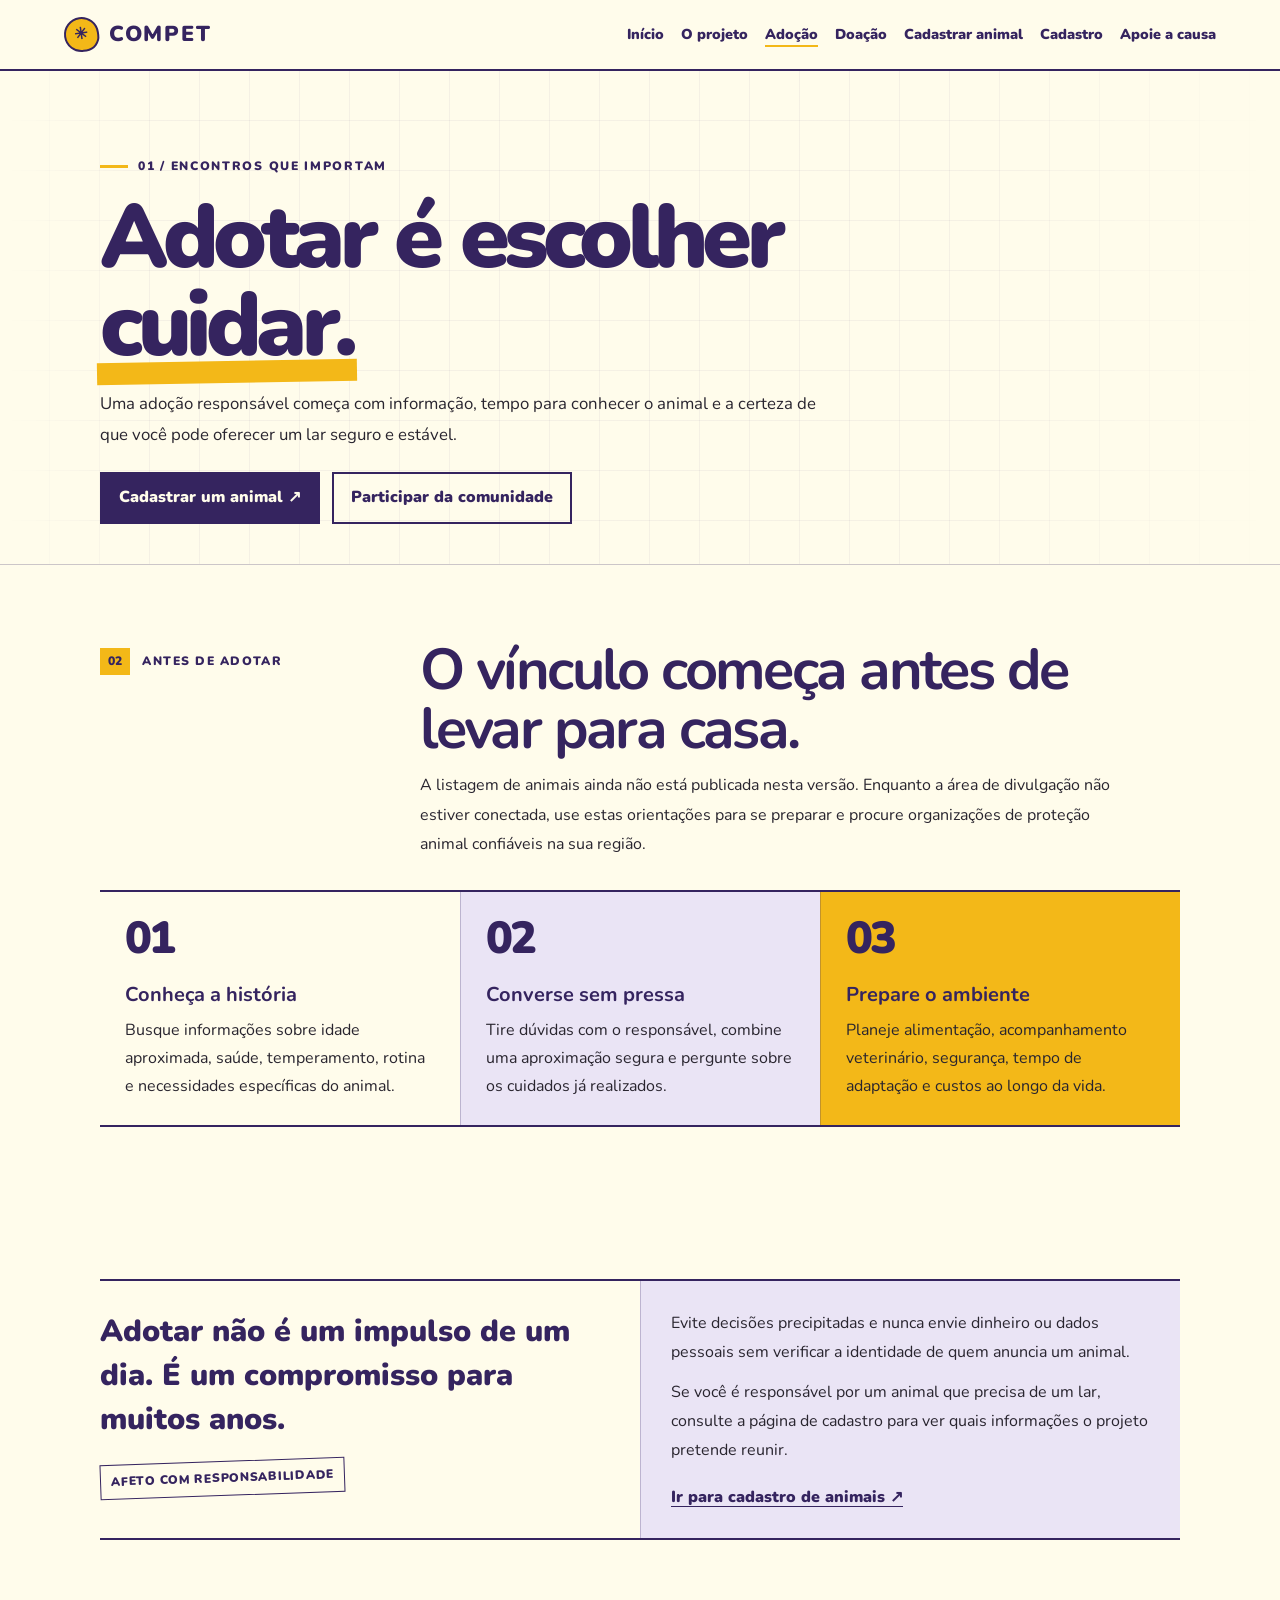
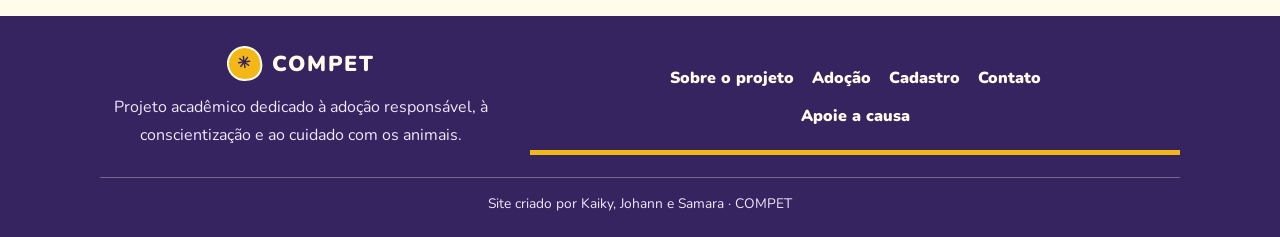
==== paginas/adocao.html @ 336a7622 "Criar página de adoção com identidade solarpunk" ====
<!DOCTYPE html><html lang="pt-BR"><head><meta charset="UTF-8"><meta name="viewport" content="width=device-width, initial-scale=1.0"><meta name="description" content="Informações para uma adoção animal responsável com a COMPET."><meta name="theme-color" content="#FFFCEB"><title>Adoção | COMPET</title><link rel="stylesheet" href="../css/style.css"></head><body><a class="sp-skip" href="#conteudo-principal">Pular para o conteúdo principal</a><header class="sp-nav"><a class="sp-brand" href="../index.html" aria-label="COMPET — página inicial"><span class="sp-mark" aria-hidden="true">✳</span><span>COMPET</span></a><nav aria-label="Navegação principal"><a href="../index.html">Início</a><a href="sobre o projeto.html">O projeto</a><a href="adocao.html" aria-current="page">Adoção</a><a href="doacao.html">Doação</a><a href="cadastro animal.html">Cadastrar animal</a><a href="cadastro.html">Cadastro</a><a href="fundo.html">Apoie a causa</a></nav></header><main id="conteudo-principal"><section class="sp-hero"><div class="sp-wrap sp-hero-inner"><span class="sp-kicker">01 / Encontros que importam</span><h1>Adotar é escolher <em>cuidar.</em></h1><p>Uma adoção responsável começa com informação, tempo para conhecer o animal e a certeza de que você pode oferecer um lar seguro e estável.</p><div class="sp-actions"><a class="sp-button" href="cadastro animal.html">Cadastrar um animal ↗</a><a class="sp-button sp-button-light" href="cadastro.html">Participar da comunidade</a></div></div></section><section class="sp-section sp-wrap"><div class="sp-heading"><div class="sp-index"><span>02</span> Antes de adotar</div><div><h2>O vínculo começa antes de levar para casa.</h2><p>A listagem de animais ainda não está publicada nesta versão. Enquanto a área de divulgação não estiver conectada, use estas orientações para se preparar e procure organizações de proteção animal confiáveis na sua região.</p></div></div><div class="sp-grid"><article class="sp-card"><span class="sp-num">01</span><h3>Conheça a história</h3><p>Busque informações sobre idade aproximada, saúde, temperamento, rotina e necessidades específicas do animal.</p></article><article class="sp-card"><span class="sp-num">02</span><h3>Converse sem pressa</h3><p>Tire dúvidas com o responsável, combine uma aproximação segura e pergunte sobre os cuidados já realizados.</p></article><article class="sp-card"><span class="sp-num">03</span><h3>Prepare o ambiente</h3><p>Planeje alimentação, acompanhamento veterinário, segurança, tempo de adaptação e custos ao longo da vida.</p></article></div></section><section class="sp-section sp-wrap"><div class="sp-split"><div class="sp-split-main"><p>Adotar não é um impulso de um dia. É um compromisso para muitos anos.</p><span class="sp-stamp">AFETO COM RESPONSABILIDADE</span></div><div class="sp-split-side"><p>Evite decisões precipitadas e nunca envie dinheiro ou dados pessoais sem verificar a identidade de quem anuncia um animal.</p><p>Se você é responsável por um animal que precisa de um lar, consulte a página de cadastro para ver quais informações o projeto pretende reunir.</p><a class="sp-back" href="cadastro animal.html">Ir para cadastro de animais ↗</a></div></div></section></main><footer class="sp-footer"><div class="sp-wrap"><div class="sp-footer-inner"><div><a class="sp-brand" href="../index.html"><span class="sp-mark" aria-hidden="true">✳</span><span>COMPET</span></a><p>Projeto acadêmico dedicado à adoção responsável, à conscientização e ao cuidado com os animais.</p></div><nav class="sp-footer-links" aria-label="Links do rodapé"><a href="sobre o projeto.html">Sobre o projeto</a><a href="adocao.html">Adoção</a><a href="cadastro.html">Cadastro</a><a href="contato.html">Contato</a><a href="fundo.html">Apoie a causa</a></nav></div><div class="sp-footer-bottom">Site criado por Kaiky, Johann e Samara · COMPET</div></div></footer></body></html>
---- css/style.css ----
@import url('https://fonts.googleapis.com/css2?family=Nunito:wght@400;600;700;800&display=swap');

* {
    margin: 0;
    padding: 0;
    box-sizing: border-box;
}

html {
    background-color: #FFFCEB;
    scroll-behavior: smooth;
    min-height: 100%;
}

body {
    min-height: 100vh;
    display: flex;
    flex-direction: column;
    font-family: 'Nunito', Arial, sans-serif;
    color: #29252F;
    background-color: #FFFCEB;
    line-height: 1.6;
}

main {
    flex: 1;
}

h1, h2, h3 {
    color: #35245F;
    line-height: 1.25;
}

nav {
    background-color: #35245F;
    border-bottom: 5px solid #F3B818;
    padding: 20px 8%;
    display: flex;
    align-items: center;
    justify-content: center;
    flex-wrap: wrap;
    gap: 12px 26px;
    text-align: center;
}

nav a {
    color: #FFFFFF;
    text-decoration: none;
    font-weight: 700;
}

nav a:hover {
    color: #F3B818;
    text-decoration: underline;
    text-underline-offset: 4px;
}

#titulo {
    font-family: 'Nunito', Arial, sans-serif;
    font-size: clamp(2.2rem, 5vw, 3rem);
    font-weight: 800;
    color: #35245F;
}

a {
    color: #35245F;
}

a:hover {
    text-decoration-thickness: 2px;
}

button,
input[type="submit"],
input[type="button"] {
    font: inherit;
    font-weight: 700;
    color: #FFFFFF;
    background-color: #35245F;
    border: 2px solid #35245F;
    border-radius: 8px;
    padding: 10px 18px;
    cursor: pointer;
}

button:hover,
input[type="submit"]:hover,
input[type="button"]:hover {
    background-color: #281A49;
    border-color: #281A49;
}

input,
select,
textarea {
    font: inherit;
    color: #29252F;
}

.botao-link {
    display: inline-block;
    margin: 12px 10px 12px 0;
    padding: 12px 20px;
    border: 2px solid #35245F;
    border-radius: 8px;
    background-color: #35245F;
    color: #FFFFFF;
    text-decoration: none;
    font-weight: 700;
}

.botao-link.secundario {
    background-color: #EAE4F5;
    color: #35245F;
}

.botao-link:hover {
    text-decoration: underline;
    text-underline-offset: 3px;
}

.botao-link.secundario:hover {
    background-color: #DCD2EE;
}

footer {
    background-color: #F3B818;
    color: #29252F;
    padding: 20px 8%;
    text-align: center;
}

footer a {
    color: #35245F;
    font-weight: 700;
}

a:focus-visible,
button:focus-visible,
input:focus-visible,
select:focus-visible,
textarea:focus-visible {
    outline: 3px solid #35245F;
    outline-offset: 3px;
}

@media (max-width: 600px) {
    nav {
        padding: 16px 5%;
        gap: 10px 16px;
    }

    footer {
        padding: 18px 5%;
    }
}


/* Identidade COMPET — solarpunk */
:root{--sp-cream:#FFFCEB;--sp-purple:#35245F;--sp-yellow:#F3B818;--sp-lilac:#EAE4F5;--sp-ink:#29252F;--sp-line:rgba(53,36,95,.25)}
.sp-skip{position:absolute;top:8px;left:12px;z-index:30;padding:10px 14px;background:var(--sp-cream);color:var(--sp-purple);border:2px solid var(--sp-purple);transform:translateY(-160%)}.sp-skip:focus{transform:translateY(0)}
.sp-nav{display:flex;align-items:center;justify-content:space-between;gap:20px;padding:17px max(5%,calc((100% - 1180px)/2));background:var(--sp-cream);border-bottom:2px solid var(--sp-purple)}
.sp-brand{display:inline-flex;align-items:center;gap:10px;color:var(--sp-purple);text-decoration:none;font-size:1.35rem;font-weight:900;letter-spacing:.08em;white-space:nowrap}
.sp-mark{display:inline-grid;place-items:center;width:35px;height:35px;border:2px solid var(--sp-purple);border-radius:50% 50% 42% 50%;background:var(--sp-yellow);font-size:1rem;transform:rotate(-8deg)}
.sp-nav nav{display:flex;flex-wrap:wrap;align-items:center;justify-content:flex-end;gap:8px 17px;padding:0;background:transparent;border:0}
.sp-nav nav a{color:var(--sp-purple);font-size:.9rem;font-weight:900;text-decoration:none;text-underline-offset:5px}
.sp-nav nav a:hover,.sp-nav nav a[aria-current=page]{color:var(--sp-purple);text-decoration:underline;text-decoration-color:var(--sp-yellow);text-decoration-thickness:2px;text-underline-offset:6px}
.sp-wrap{width:min(1080px,90%);margin-inline:auto}
.sp-kicker{display:inline-flex;align-items:center;gap:10px;margin-bottom:18px;color:var(--sp-purple);font-size:.76rem;font-weight:900;letter-spacing:.14em;text-transform:uppercase}.sp-kicker:before{content:"";width:28px;height:3px;background:var(--sp-yellow)}
.sp-hero{position:relative;padding:clamp(44px,7vw,80px) 0 40px;border-bottom:1px solid var(--sp-line);overflow:hidden}
.sp-hero:before{content:"";position:absolute;inset:0;pointer-events:none;opacity:.42;background-image:linear-gradient(90deg,transparent 49px,var(--sp-line) 50px,transparent 51px),linear-gradient(transparent 49px,var(--sp-line) 50px,transparent 51px);background-size:50px 50px;mask-image:linear-gradient(90deg,transparent,#000 12%,#000 75%,transparent)}
.sp-hero-inner{position:relative}.sp-hero h1{max-width:900px;margin:0 0 18px;color:var(--sp-purple);font-size:clamp(2.8rem,7vw,5.6rem);font-weight:900;line-height:.98;letter-spacing:-.06em}.sp-hero h1 em{position:relative;z-index:0;font-style:normal}.sp-hero h1 em:after{content:"";position:absolute;z-index:-1;left:-.03em;right:-.05em;bottom:.04em;height:.25em;background:var(--sp-yellow);transform:rotate(-1deg)}.sp-hero p{max-width:740px;font-size:1.05rem;line-height:1.85}
.sp-back{display:inline-block;margin-top:20px;color:var(--sp-purple);font-weight:900;text-underline-offset:4px}
.sp-section{padding:clamp(42px,7vw,76px) 0}.sp-heading{display:grid;grid-template-columns:.55fr 1.45fr;gap:32px;align-items:start;margin-bottom:30px}.sp-index{padding-top:7px;color:var(--sp-purple);font-size:.76rem;font-weight:900;letter-spacing:.12em;text-transform:uppercase}.sp-index span{display:inline-block;padding:4px 8px;margin-right:8px;background:var(--sp-yellow);letter-spacing:0}.sp-heading h2{margin:0 0 12px;color:var(--sp-purple);font-size:clamp(2rem,4.5vw,3.7rem);line-height:1.03;letter-spacing:-.045em}.sp-heading p{max-width:720px;line-height:1.85}
.sp-split{display:grid;grid-template-columns:1fr 1fr;border-top:2px solid var(--sp-purple);border-bottom:2px solid var(--sp-purple)}.sp-split-main{padding:28px 30px 30px 0}.sp-split-main p{max-width:500px;color:var(--sp-purple);font-size:clamp(1.25rem,2.5vw,1.9rem);line-height:1.45;font-weight:900}.sp-split-side{padding:28px 30px;background:var(--sp-lilac);border-left:1px solid var(--sp-line)}.sp-split-side p{line-height:1.8}.sp-split-side p+p{margin-top:12px}.sp-stamp{display:inline-block;margin-top:20px;padding:7px 10px;border:1px solid var(--sp-purple);color:var(--sp-purple);font-size:.76rem;font-weight:900;letter-spacing:.06em;transform:rotate(-2deg)}
.sp-grid{display:grid;grid-template-columns:repeat(3,minmax(0,1fr));border-top:2px solid var(--sp-purple);border-bottom:2px solid var(--sp-purple)}.sp-card{padding:25px;min-height:210px}.sp-card+.sp-card{border-left:1px solid var(--sp-line)}.sp-card:nth-child(2){background:var(--sp-lilac)}.sp-card:nth-child(3){background:var(--sp-yellow)}.sp-num{display:block;margin-bottom:20px;color:var(--sp-purple);font-size:2.8rem;font-weight:900;line-height:1;letter-spacing:-.07em}.sp-card h3{margin-bottom:9px;color:var(--sp-purple);font-size:1.25rem}.sp-card p{line-height:1.75}
.sp-callout{padding:clamp(25px,5vw,48px);background:var(--sp-yellow);border:2px solid var(--sp-purple);box-shadow:8px 8px 0 var(--sp-purple)}.sp-callout h2{max-width:750px;margin-bottom:12px;color:var(--sp-purple);font-size:clamp(2rem,4.2vw,3.4rem);line-height:1.05;letter-spacing:-.04em}.sp-callout p{max-width:740px;line-height:1.8}
.sp-actions{display:flex;flex-wrap:wrap;gap:12px;margin-top:22px}.sp-button{display:inline-flex;align-items:center;justify-content:center;min-height:47px;padding:11px 17px;border:2px solid var(--sp-purple);background:var(--sp-purple);color:var(--sp-cream);font-weight:900;text-decoration:none;transition:transform .18s ease}.sp-button:hover{color:var(--sp-cream);transform:translateY(-2px);text-decoration:underline;text-underline-offset:4px}.sp-button-light{background:transparent;color:var(--sp-purple)}.sp-button-light:hover{background:var(--sp-lilac);color:var(--sp-purple)}
.sp-form-layout{display:grid;grid-template-columns:.68fr 1.32fr;gap:clamp(24px,5vw,60px);padding:40px 0 76px;align-items:start}.sp-note{position:sticky;top:24px;padding:24px;background:var(--sp-lilac);border:1px solid var(--sp-purple);box-shadow:7px 7px 0 var(--sp-purple)}.sp-note .sp-num{margin-bottom:18px}.sp-note h2{margin-bottom:10px;color:var(--sp-purple);font-size:1.5rem;line-height:1.1}.sp-note p{line-height:1.8}
.sp-form{padding:clamp(20px,4vw,36px)!important;background:var(--sp-cream)!important;border:2px solid var(--sp-purple)!important;border-radius:0!important;box-shadow:8px 8px 0 var(--sp-lilac)!important}.sp-form h2{color:var(--sp-purple)!important}.sp-form .campos{gap:6px 18px}.sp-form .campo label{color:var(--sp-purple)}.sp-form .campo input,.sp-form .campo select,.sp-form .campo textarea{border:1px solid rgba(53,36,95,.45);border-radius:0;background:#fffef8}.sp-form .aviso{background:var(--sp-lilac);border-left:4px solid var(--sp-purple);border-radius:0}.sp-form .botao{border-radius:0}.sp-form .principal{background:var(--sp-purple);color:var(--sp-cream)}.sp-form .secundario{background:transparent;color:var(--sp-purple)}
.sp-footer{margin-top:auto;padding:30px 0 22px;background:var(--sp-purple);color:var(--sp-cream)}.sp-footer-inner{display:flex;align-items:flex-start;justify-content:space-between;gap:28px}.sp-footer p{max-width:420px;margin-top:12px;color:#eee7fb;line-height:1.75}.sp-footer .sp-brand{color:var(--sp-cream)}.sp-footer .sp-mark{border-color:var(--sp-cream);color:var(--sp-purple)}.sp-footer-links{display:flex;flex-wrap:wrap;gap:12px 18px}.sp-footer-links a{color:var(--sp-cream);font-weight:900;text-underline-offset:4px}.sp-footer-bottom{margin-top:22px;padding-top:15px;border-top:1px solid rgba(255,252,235,.3);font-size:.86rem;color:#eee7fb}
@media(max-width:850px){.sp-nav{align-items:flex-start;flex-direction:column}.sp-nav nav{justify-content:flex-start}.sp-form-layout{grid-template-columns:1fr}.sp-note{position:static}.sp-heading{grid-template-columns:1fr;gap:12px}}
@media(max-width:600px){.sp-nav{padding:15px 5%}.sp-nav nav{gap:8px 13px}.sp-nav nav a{font-size:.86rem}.sp-split,.sp-grid{grid-template-columns:1fr}.sp-split-main{padding:24px 0}.sp-split-side{padding:23px;border-left:0;border-top:1px solid var(--sp-line)}.sp-card{min-height:0;padding:22px}.sp-card+.sp-card{border-left:0;border-top:1px solid var(--sp-line)}.sp-form .campos{grid-template-columns:1fr}.sp-form .largo{grid-column:auto}.sp-actions{flex-direction:column}.sp-button{width:100%}.sp-footer-inner{flex-direction:column}.sp-callout{box-shadow:5px 5px 0 var(--sp-purple)}}
@media(prefers-reduced-motion:reduce){*,*:before,*:after{scroll-behavior:auto!important;transition:none!important}}
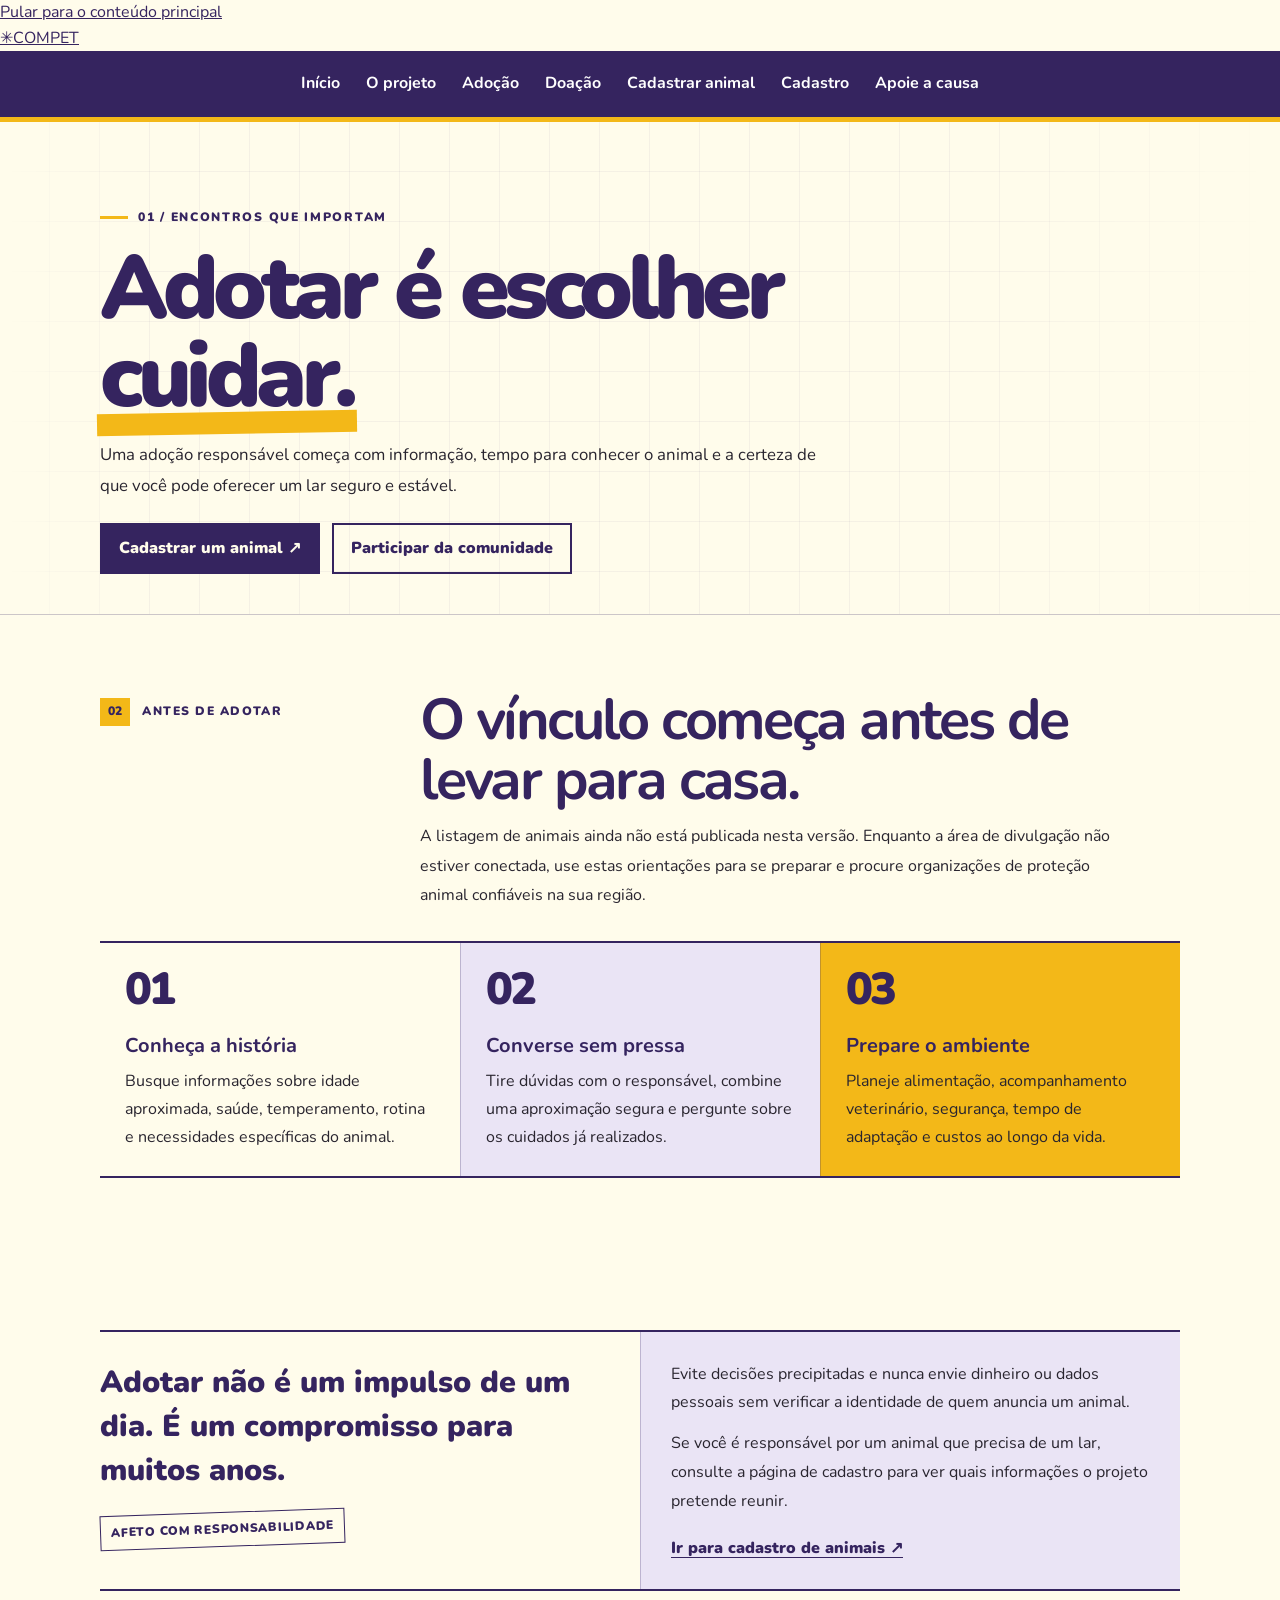
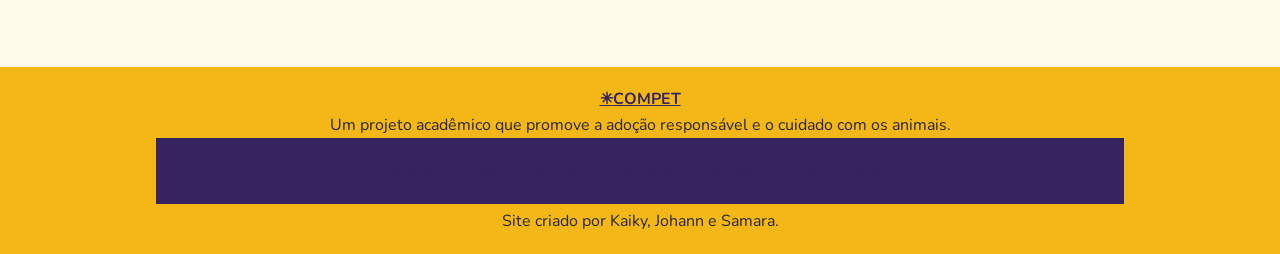
==== commit 6f4ab5fc: "Unify inner page navigation and footer with homepage" ====
--- a/paginas/adocao.html
+++ b/paginas/adocao.html
@@ -1 +1 @@
-<!DOCTYPE html><html lang="pt-BR"><head><meta charset="UTF-8"><meta name="viewport" content="width=device-width, initial-scale=1.0"><meta name="description" content="Informações para uma adoção animal responsável com a COMPET."><meta name="theme-color" content="#FFFCEB"><title>Adoção | COMPET</title><link rel="stylesheet" href="../css/style.css"></head><body><a class="sp-skip" href="#conteudo-principal">Pular para o conteúdo principal</a><header class="sp-nav"><a class="sp-brand" href="../index.html" aria-label="COMPET — página inicial"><span class="sp-mark" aria-hidden="true">✳</span><span>COMPET</span></a><nav aria-label="Navegação principal"><a href="../index.html">Início</a><a href="sobre o projeto.html">O projeto</a><a href="adocao.html" aria-current="page">Adoção</a><a href="doacao.html">Doação</a><a href="cadastro animal.html">Cadastrar animal</a><a href="cadastro.html">Cadastro</a><a href="fundo.html">Apoie a causa</a></nav></header><main id="conteudo-principal"><section class="sp-hero"><div class="sp-wrap sp-hero-inner"><span class="sp-kicker">01 / Encontros que importam</span><h1>Adotar é escolher <em>cuidar.</em></h1><p>Uma adoção responsável começa com informação, tempo para conhecer o animal e a certeza de que você pode oferecer um lar seguro e estável.</p><div class="sp-actions"><a class="sp-button" href="cadastro animal.html">Cadastrar um animal ↗</a><a class="sp-button sp-button-light" href="cadastro.html">Participar da comunidade</a></div></div></section><section class="sp-section sp-wrap"><div class="sp-heading"><div class="sp-index"><span>02</span> Antes de adotar</div><div><h2>O vínculo começa antes de levar para casa.</h2><p>A listagem de animais ainda não está publicada nesta versão. Enquanto a área de divulgação não estiver conectada, use estas orientações para se preparar e procure organizações de proteção animal confiáveis na sua região.</p></div></div><div class="sp-grid"><article class="sp-card"><span class="sp-num">01</span><h3>Conheça a história</h3><p>Busque informações sobre idade aproximada, saúde, temperamento, rotina e necessidades específicas do animal.</p></article><article class="sp-card"><span class="sp-num">02</span><h3>Converse sem pressa</h3><p>Tire dúvidas com o responsável, combine uma aproximação segura e pergunte sobre os cuidados já realizados.</p></article><article class="sp-card"><span class="sp-num">03</span><h3>Prepare o ambiente</h3><p>Planeje alimentação, acompanhamento veterinário, segurança, tempo de adaptação e custos ao longo da vida.</p></article></div></section><section class="sp-section sp-wrap"><div class="sp-split"><div class="sp-split-main"><p>Adotar não é um impulso de um dia. É um compromisso para muitos anos.</p><span class="sp-stamp">AFETO COM RESPONSABILIDADE</span></div><div class="sp-split-side"><p>Evite decisões precipitadas e nunca envie dinheiro ou dados pessoais sem verificar a identidade de quem anuncia um animal.</p><p>Se você é responsável por um animal que precisa de um lar, consulte a página de cadastro para ver quais informações o projeto pretende reunir.</p><a class="sp-back" href="cadastro animal.html">Ir para cadastro de animais ↗</a></div></div></section></main><footer class="sp-footer"><div class="sp-wrap"><div class="sp-footer-inner"><div><a class="sp-brand" href="../index.html"><span class="sp-mark" aria-hidden="true">✳</span><span>COMPET</span></a><p>Projeto acadêmico dedicado à adoção responsável, à conscientização e ao cuidado com os animais.</p></div><nav class="sp-footer-links" aria-label="Links do rodapé"><a href="sobre o projeto.html">Sobre o projeto</a><a href="adocao.html">Adoção</a><a href="cadastro.html">Cadastro</a><a href="contato.html">Contato</a><a href="fundo.html">Apoie a causa</a></nav></div><div class="sp-footer-bottom">Site criado por Kaiky, Johann e Samara · COMPET</div></div></footer></body></html>+<!DOCTYPE html><html lang="pt-BR"><head><meta charset="UTF-8"><meta name="viewport" content="width=device-width, initial-scale=1.0"><meta name="description" content="Informações para uma adoção animal responsável com a COMPET."><meta name="theme-color" content="#FFFCEB"><title>Adoção | COMPET</title><link rel="stylesheet" href="../css/style.css"></head><body><a class="skip-link" href="#conteudo-principal">Pular para o conteúdo principal</a><header class="site-nav"><a class="marca" href="../index.html" aria-label="COMPET — página inicial"><span class="marca-simbolo" aria-hidden="true">✳</span><span>COMPET</span></a><nav aria-label="Navegação principal"><a href="../index.html">Início</a><a href="sobre o projeto.html">O projeto</a><a href="adocao.html" aria-current="page">Adoção</a><a href="doacao.html">Doação</a><a href="cadastro animal.html">Cadastrar animal</a><a href="cadastro.html">Cadastro</a><a href="fundo.html">Apoie a causa</a></nav></header><main id="conteudo-principal"><section class="sp-hero"><div class="sp-wrap sp-hero-inner"><span class="sp-kicker">01 / Encontros que importam</span><h1>Adotar é escolher <em>cuidar.</em></h1><p>Uma adoção responsável começa com informação, tempo para conhecer o animal e a certeza de que você pode oferecer um lar seguro e estável.</p><div class="sp-actions"><a class="sp-button" href="cadastro animal.html">Cadastrar um animal ↗</a><a class="sp-button sp-button-light" href="cadastro.html">Participar da comunidade</a></div></div></section><section class="sp-section sp-wrap"><div class="sp-heading"><div class="sp-index"><span>02</span> Antes de adotar</div><div><h2>O vínculo começa antes de levar para casa.</h2><p>A listagem de animais ainda não está publicada nesta versão. Enquanto a área de divulgação não estiver conectada, use estas orientações para se preparar e procure organizações de proteção animal confiáveis na sua região.</p></div></div><div class="sp-grid"><article class="sp-card"><span class="sp-num">01</span><h3>Conheça a história</h3><p>Busque informações sobre idade aproximada, saúde, temperamento, rotina e necessidades específicas do animal.</p></article><article class="sp-card"><span class="sp-num">02</span><h3>Converse sem pressa</h3><p>Tire dúvidas com o responsável, combine uma aproximação segura e pergunte sobre os cuidados já realizados.</p></article><article class="sp-card"><span class="sp-num">03</span><h3>Prepare o ambiente</h3><p>Planeje alimentação, acompanhamento veterinário, segurança, tempo de adaptação e custos ao longo da vida.</p></article></div></section><section class="sp-section sp-wrap"><div class="sp-split"><div class="sp-split-main"><p>Adotar não é um impulso de um dia. É um compromisso para muitos anos.</p><span class="sp-stamp">AFETO COM RESPONSABILIDADE</span></div><div class="sp-split-side"><p>Evite decisões precipitadas e nunca envie dinheiro ou dados pessoais sem verificar a identidade de quem anuncia um animal.</p><p>Se você é responsável por um animal que precisa de um lar, consulte a página de cadastro para ver quais informações o projeto pretende reunir.</p><a class="sp-back" href="cadastro animal.html">Ir para cadastro de animais ↗</a></div></div></section></main><footer class="site-footer"><div class="sp-wrap"><div class="footer-inner"><div class="footer-brand"><a class="marca" href="../index.html"><span class="marca-simbolo" aria-hidden="true">✳</span><span>COMPET</span></a><p>Um projeto acadêmico que promove a adoção responsável e o cuidado com os animais.</p></div><nav class="footer-links" aria-label="Links do rodapé"><a href="sobre o projeto.html">Sobre o projeto</a><a href="adocao.html">Adoção</a><a href="cadastro.html">Cadastro</a><a href="contato.html">Contato</a><a href="fundo.html">Apoie a causa</a></nav></div><div class="footer-bottom">Site criado por Kaiky, Johann e Samara.</div></div></footer></body></html>
--- a/css/style.css
+++ b/css/style.css
@@ -182,3 +182,17 @@
 @media(max-width:850px){.sp-nav{align-items:flex-start;flex-direction:column}.sp-nav nav{justify-content:flex-start}.sp-form-layout{grid-template-columns:1fr}.sp-note{position:static}.sp-heading{grid-template-columns:1fr;gap:12px}}
 @media(max-width:600px){.sp-nav{padding:15px 5%}.sp-nav nav{gap:8px 13px}.sp-nav nav a{font-size:.86rem}.sp-split,.sp-grid{grid-template-columns:1fr}.sp-split-main{padding:24px 0}.sp-split-side{padding:23px;border-left:0;border-top:1px solid var(--sp-line)}.sp-card{min-height:0;padding:22px}.sp-card+.sp-card{border-left:0;border-top:1px solid var(--sp-line)}.sp-form .campos{grid-template-columns:1fr}.sp-form .largo{grid-column:auto}.sp-actions{flex-direction:column}.sp-button{width:100%}.sp-footer-inner{flex-direction:column}.sp-callout{box-shadow:5px 5px 0 var(--sp-purple)}}
 @media(prefers-reduced-motion:reduce){*,*:before,*:after{scroll-behavior:auto!important;transition:none!important}}
+
+/* Ajustes específicos dos formulários solarpunk */
+.sp-form .campos{display:grid;grid-template-columns:repeat(2,minmax(0,1fr));gap:6px 18px}
+.sp-form .campo{display:flex;flex-direction:column;gap:7px;margin-bottom:14px;min-width:0}
+.sp-form .largo{grid-column:1/-1}
+.sp-form .campo label{font-size:.93rem}
+.sp-form .campo input,.sp-form .campo select,.sp-form .campo textarea{width:100%;min-height:46px;padding:11px 12px;color:var(--sp-ink);font:inherit}
+.sp-form .campo small{line-height:1.6;color:#514b59}
+.sp-form .aviso{margin:16px 0;padding:14px 16px;line-height:1.7}
+.sp-form .mensagem-formulario{margin:16px 0;padding:12px;line-height:1.6}
+.sp-form .mensagem-formulario:empty{display:none}
+.sp-form .mensagem-erro{background:#fff0f0;color:#7a1717;border:1px solid #a52a2a}
+.sp-form .mensagem-sucesso{background:#eef9ef;color:#174d22;border:1px solid #28753a}
+@media(max-width:600px){.sp-form .campos{grid-template-columns:1fr}.sp-form .largo{grid-column:auto}}
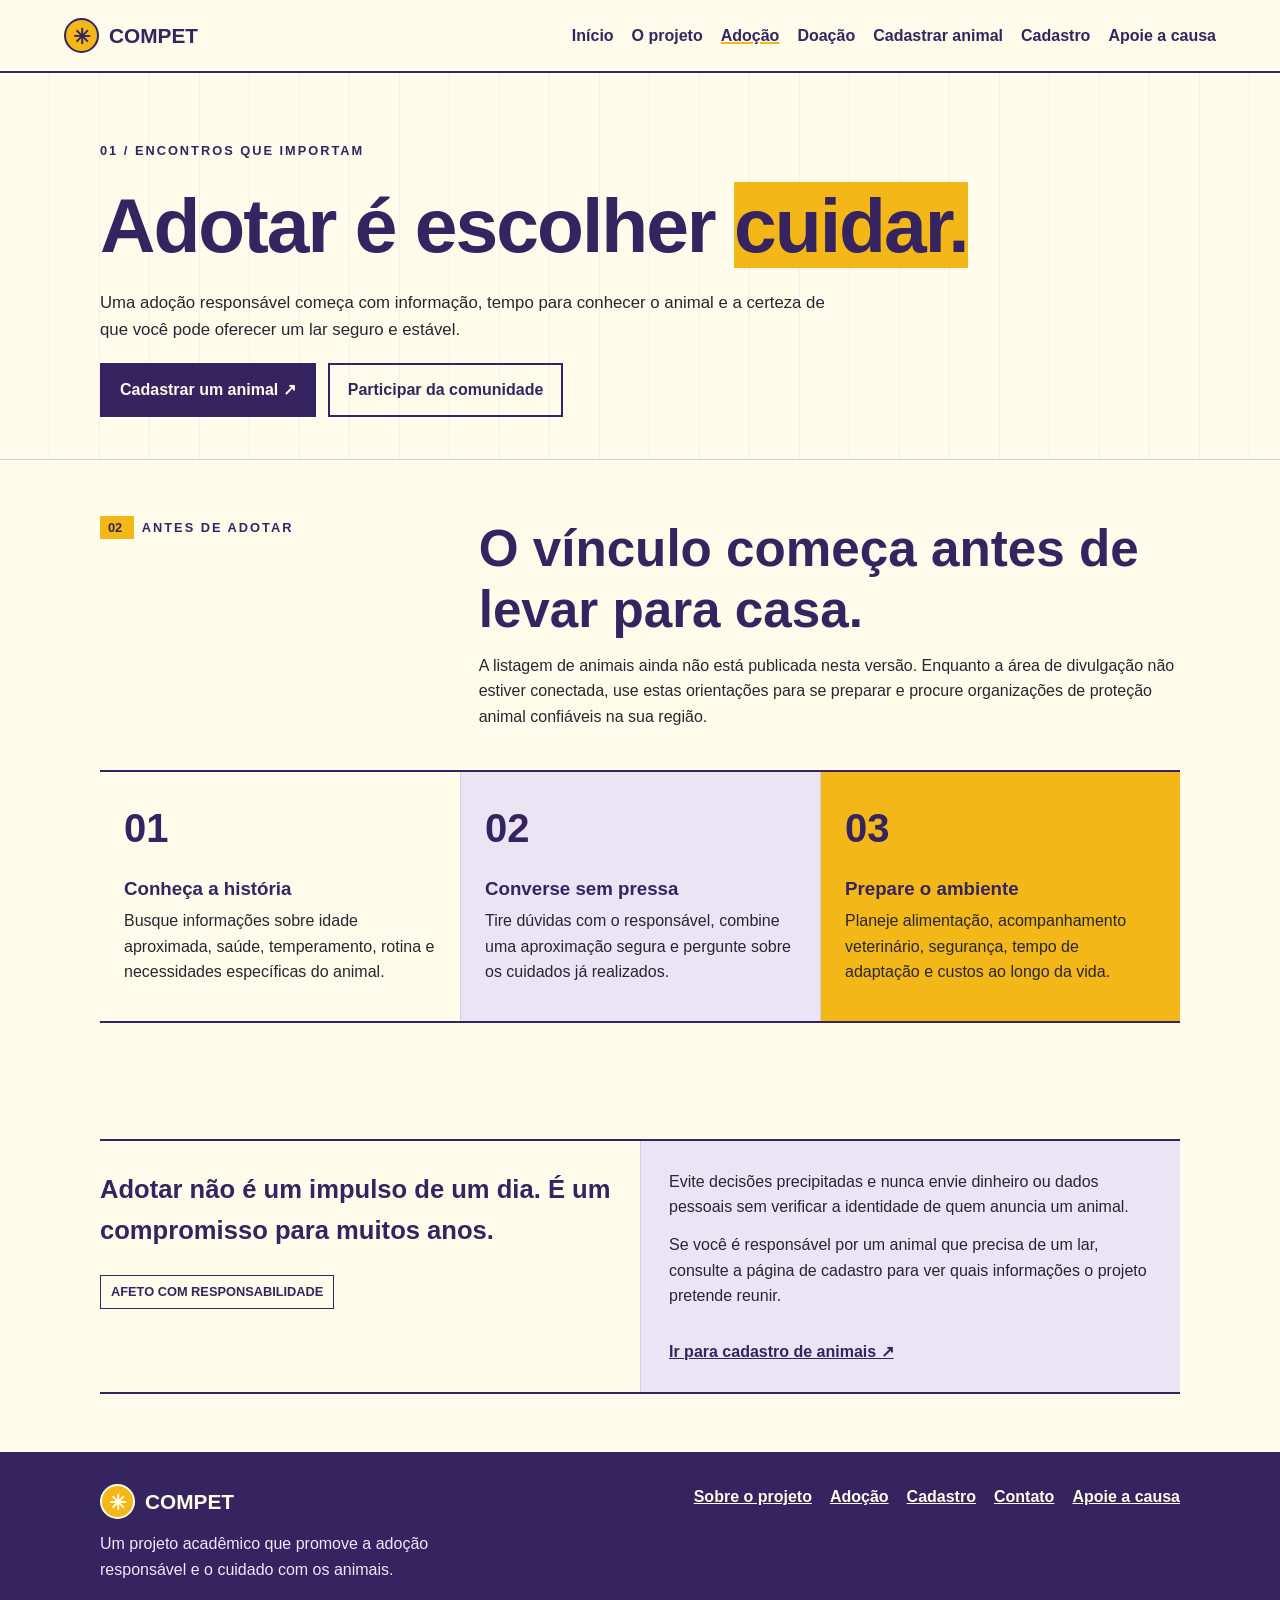
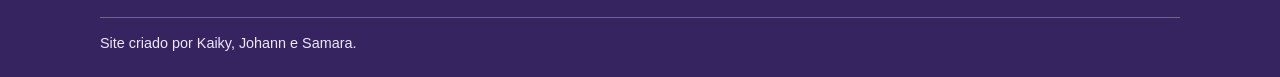
==== commit 2f475169: "Organiza o HTML para facilitar a leitura de iniciantes" ====
--- a/paginas/adocao.html
+++ b/paginas/adocao.html
@@ -1 +1,194 @@
-<!DOCTYPE html><html lang="pt-BR"><head><meta charset="UTF-8"><meta name="viewport" content="width=device-width, initial-scale=1.0"><meta name="description" content="Informações para uma adoção animal responsável com a COMPET."><meta name="theme-color" content="#FFFCEB"><title>Adoção | COMPET</title><link rel="stylesheet" href="../css/style.css"></head><body><a class="skip-link" href="#conteudo-principal">Pular para o conteúdo principal</a><header class="site-nav"><a class="marca" href="../index.html" aria-label="COMPET — página inicial"><span class="marca-simbolo" aria-hidden="true">✳</span><span>COMPET</span></a><nav aria-label="Navegação principal"><a href="../index.html">Início</a><a href="sobre o projeto.html">O projeto</a><a href="adocao.html" aria-current="page">Adoção</a><a href="doacao.html">Doação</a><a href="cadastro animal.html">Cadastrar animal</a><a href="cadastro.html">Cadastro</a><a href="fundo.html">Apoie a causa</a></nav></header><main id="conteudo-principal"><section class="sp-hero"><div class="sp-wrap sp-hero-inner"><span class="sp-kicker">01 / Encontros que importam</span><h1>Adotar é escolher <em>cuidar.</em></h1><p>Uma adoção responsável começa com informação, tempo para conhecer o animal e a certeza de que você pode oferecer um lar seguro e estável.</p><div class="sp-actions"><a class="sp-button" href="cadastro animal.html">Cadastrar um animal ↗</a><a class="sp-button sp-button-light" href="cadastro.html">Participar da comunidade</a></div></div></section><section class="sp-section sp-wrap"><div class="sp-heading"><div class="sp-index"><span>02</span> Antes de adotar</div><div><h2>O vínculo começa antes de levar para casa.</h2><p>A listagem de animais ainda não está publicada nesta versão. Enquanto a área de divulgação não estiver conectada, use estas orientações para se preparar e procure organizações de proteção animal confiáveis na sua região.</p></div></div><div class="sp-grid"><article class="sp-card"><span class="sp-num">01</span><h3>Conheça a história</h3><p>Busque informações sobre idade aproximada, saúde, temperamento, rotina e necessidades específicas do animal.</p></article><article class="sp-card"><span class="sp-num">02</span><h3>Converse sem pressa</h3><p>Tire dúvidas com o responsável, combine uma aproximação segura e pergunte sobre os cuidados já realizados.</p></article><article class="sp-card"><span class="sp-num">03</span><h3>Prepare o ambiente</h3><p>Planeje alimentação, acompanhamento veterinário, segurança, tempo de adaptação e custos ao longo da vida.</p></article></div></section><section class="sp-section sp-wrap"><div class="sp-split"><div class="sp-split-main"><p>Adotar não é um impulso de um dia. É um compromisso para muitos anos.</p><span class="sp-stamp">AFETO COM RESPONSABILIDADE</span></div><div class="sp-split-side"><p>Evite decisões precipitadas e nunca envie dinheiro ou dados pessoais sem verificar a identidade de quem anuncia um animal.</p><p>Se você é responsável por um animal que precisa de um lar, consulte a página de cadastro para ver quais informações o projeto pretende reunir.</p><a class="sp-back" href="cadastro animal.html">Ir para cadastro de animais ↗</a></div></div></section></main><footer class="site-footer"><div class="sp-wrap"><div class="footer-inner"><div class="footer-brand"><a class="marca" href="../index.html"><span class="marca-simbolo" aria-hidden="true">✳</span><span>COMPET</span></a><p>Um projeto acadêmico que promove a adoção responsável e o cuidado com os animais.</p></div><nav class="footer-links" aria-label="Links do rodapé"><a href="sobre o projeto.html">Sobre o projeto</a><a href="adocao.html">Adoção</a><a href="cadastro.html">Cadastro</a><a href="contato.html">Contato</a><a href="fundo.html">Apoie a causa</a></nav></div><div class="footer-bottom">Site criado por Kaiky, Johann e Samara.</div></div></footer></body></html>+<!DOCTYPE html>
+<html lang="pt-BR">
+    <head>
+        <meta charset="UTF-8">
+        <meta name="viewport" content="width=device-width, initial-scale=1.0">
+        <meta name="description" content="Informações para uma adoção animal responsável com a COMPET.">
+        <meta name="theme-color" content="#FFFCEB">
+        <title>
+            Adoção | COMPET
+        </title>
+        <link rel="stylesheet" href="../css/style.css">
+    </head>
+    <body>
+        <a class="skip-link" href="#conteudo-principal">
+            Pular para o conteúdo principal
+        </a>
+        <header class="site-nav">
+            <a class="marca" href="../index.html" aria-label="COMPET — página inicial">
+                <span class="marca-simbolo" aria-hidden="true">
+                    ✳
+                </span>
+                <span>
+                    COMPET
+                </span>
+            </a>
+            <nav aria-label="Navegação principal">
+                <a href="../index.html">
+                    Início
+                </a>
+                <a href="sobre o projeto.html">
+                    O projeto
+                </a>
+                <a href="adocao.html" aria-current="page">
+                    Adoção
+                </a>
+                <a href="doacao.html">
+                    Doação
+                </a>
+                <a href="cadastro animal.html">
+                    Cadastrar animal
+                </a>
+                <a href="cadastro.html">
+                    Cadastro
+                </a>
+                <a href="fundo.html">
+                    Apoie a causa
+                </a>
+            </nav>
+        </header>
+        <main id="conteudo-principal">
+            <section class="sp-hero">
+                <div class="sp-wrap sp-hero-inner">
+                    <span class="sp-kicker">
+                        01 / Encontros que importam
+                    </span>
+                    <h1>
+                        Adotar é escolher
+                        <em>
+                            cuidar.
+                        </em>
+                    </h1>
+                    <p>
+                        Uma adoção responsável começa com informação, tempo para conhecer o animal e a certeza de que você pode oferecer um lar seguro e estável.
+                    </p>
+                    <div class="sp-actions">
+                        <a class="sp-button" href="cadastro animal.html">
+                            Cadastrar um animal ↗
+                        </a>
+                        <a class="sp-button sp-button-light" href="cadastro.html">
+                            Participar da comunidade
+                        </a>
+                    </div>
+                </div>
+            </section>
+            <section class="sp-section sp-wrap">
+                <div class="sp-heading">
+                    <div class="sp-index">
+                        <span>
+                            02
+                        </span>
+                        Antes de adotar
+                    </div>
+                    <div>
+                        <h2>
+                            O vínculo começa antes de levar para casa.
+                        </h2>
+                        <p>
+                            A listagem de animais ainda não está publicada nesta versão. Enquanto a área de divulgação não estiver conectada, use estas orientações para se preparar e procure organizações de proteção animal confiáveis na sua região.
+                        </p>
+                    </div>
+                </div>
+                <div class="sp-grid">
+                    <article class="sp-card">
+                        <span class="sp-num">
+                            01
+                        </span>
+                        <h3>
+                            Conheça a história
+                        </h3>
+                        <p>
+                            Busque informações sobre idade aproximada, saúde, temperamento, rotina e necessidades específicas do animal.
+                        </p>
+                    </article>
+                    <article class="sp-card">
+                        <span class="sp-num">
+                            02
+                        </span>
+                        <h3>
+                            Converse sem pressa
+                        </h3>
+                        <p>
+                            Tire dúvidas com o responsável, combine uma aproximação segura e pergunte sobre os cuidados já realizados.
+                        </p>
+                    </article>
+                    <article class="sp-card">
+                        <span class="sp-num">
+                            03
+                        </span>
+                        <h3>
+                            Prepare o ambiente
+                        </h3>
+                        <p>
+                            Planeje alimentação, acompanhamento veterinário, segurança, tempo de adaptação e custos ao longo da vida.
+                        </p>
+                    </article>
+                </div>
+            </section>
+            <section class="sp-section sp-wrap">
+                <div class="sp-split">
+                    <div class="sp-split-main">
+                        <p>
+                            Adotar não é um impulso de um dia. É um compromisso para muitos anos.
+                        </p>
+                        <span class="sp-stamp">
+                            AFETO COM RESPONSABILIDADE
+                        </span>
+                    </div>
+                    <div class="sp-split-side">
+                        <p>
+                            Evite decisões precipitadas e nunca envie dinheiro ou dados pessoais sem verificar a identidade de quem anuncia um animal.
+                        </p>
+                        <p>
+                            Se você é responsável por um animal que precisa de um lar, consulte a página de cadastro para ver quais informações o projeto pretende reunir.
+                        </p>
+                        <a class="sp-back" href="cadastro animal.html">
+                            Ir para cadastro de animais ↗
+                        </a>
+                    </div>
+                </div>
+            </section>
+        </main>
+        <footer class="site-footer">
+            <div class="sp-wrap">
+                <div class="footer-inner">
+                    <div class="footer-brand">
+                        <a class="marca" href="../index.html">
+                            <span class="marca-simbolo" aria-hidden="true">
+                                ✳
+                            </span>
+                            <span>
+                                COMPET
+                            </span>
+                        </a>
+                        <p>
+                            Um projeto acadêmico que promove a adoção responsável e o cuidado com os animais.
+                        </p>
+                    </div>
+                    <nav class="footer-links" aria-label="Links do rodapé">
+                        <a href="sobre o projeto.html">
+                            Sobre o projeto
+                        </a>
+                        <a href="adocao.html">
+                            Adoção
+                        </a>
+                        <a href="cadastro.html">
+                            Cadastro
+                        </a>
+                        <a href="contato.html">
+                            Contato
+                        </a>
+                        <a href="fundo.html">
+                            Apoie a causa
+                        </a>
+                    </nav>
+                </div>
+                <div class="footer-bottom">
+                    Site criado por Kaiky, Johann e Samara.
+                </div>
+            </div>
+        </footer>
+        <script src="../js/formularios.js">
+        </script>
+    </body>
+</html>
--- a/css/style.css
+++ b/css/style.css
@@ -1,198 +1,341 @@
-@import url('https://fonts.googleapis.com/css2?family=Nunito:wght@400;600;700;800&display=swap');
+/* COMPET — estilos compartilhados por todas as páginas */
+
+/* 1. Cores e configurações básicas */
+:root {
+    --creme: #FFFCEB;
+    --roxo: #35245F;
+    --amarelo: #F3B818;
+    --lilas: #EAE4F5;
+    --texto: #29252F;
+    --linha: #d4cde2;
+}
 
 * {
+    box-sizing: border-box;
     margin: 0;
     padding: 0;
-    box-sizing: border-box;
-}
-
-html {
-    background-color: #FFFCEB;
-    scroll-behavior: smooth;
-    min-height: 100%;
 }
 
 body {
     min-height: 100vh;
     display: flex;
     flex-direction: column;
-    font-family: 'Nunito', Arial, sans-serif;
-    color: #29252F;
-    background-color: #FFFCEB;
+    font-family: Arial, sans-serif;
+    color: var(--texto);
+    background: var(--creme);
     line-height: 1.6;
 }
 
-main {
-    flex: 1;
-}
-
-h1, h2, h3 {
-    color: #35245F;
-    line-height: 1.25;
-}
-
-nav {
-    background-color: #35245F;
-    border-bottom: 5px solid #F3B818;
-    padding: 20px 8%;
+main { flex: 1; }
+h1, h2, h3 { color: var(--roxo); line-height: 1.2; }
+p { margin-bottom: 12px; }
+a { color: var(--roxo); }
+a:focus-visible, button:focus-visible, input:focus-visible, select:focus-visible, textarea:focus-visible {
+    outline: 3px solid var(--amarelo);
+    outline-offset: 3px;
+}
+
+/* 2. Menu e marca — iguais em todas as páginas */
+.skip-link {
+    position: absolute;
+    top: -60px;
+    left: 12px;
+    padding: 10px 14px;
+    background: var(--creme);
+    border: 2px solid var(--roxo);
+    z-index: 10;
+}
+.skip-link:focus { top: 8px; }
+
+.site-nav {
     display: flex;
     align-items: center;
-    justify-content: center;
+    justify-content: space-between;
     flex-wrap: wrap;
-    gap: 12px 26px;
-    text-align: center;
-}
-
-nav a {
-    color: #FFFFFF;
+    gap: 16px;
+    padding: 18px 5%;
+    background: var(--creme);
+    border-bottom: 2px solid var(--roxo);
+}
+
+.marca {
+    display: flex;
+    align-items: center;
+    gap: 10px;
+    color: var(--roxo);
+    font-size: 1.3rem;
+    font-weight: bold;
     text-decoration: none;
-    font-weight: 700;
-}
-
-nav a:hover {
-    color: #F3B818;
+    white-space: nowrap;
+}
+
+.marca-simbolo {
+    display: grid;
+    place-items: center;
+    width: 35px;
+    height: 35px;
+    border: 2px solid var(--roxo);
+    border-radius: 50%;
+    background: var(--amarelo);
+}
+
+.site-nav nav, .footer-links {
+    display: flex;
+    align-items: center;
+    flex-wrap: wrap;
+    gap: 10px 18px;
+}
+
+.site-nav nav a {
+    color: var(--roxo);
+    font-weight: bold;
+    text-decoration: none;
+}
+.site-nav nav a:hover,
+.site-nav nav a[aria-current="page"] {
     text-decoration: underline;
-    text-underline-offset: 4px;
-}
-
-#titulo {
-    font-family: 'Nunito', Arial, sans-serif;
-    font-size: clamp(2.2rem, 5vw, 3rem);
-    font-weight: 800;
-    color: #35245F;
-}
-
-a {
-    color: #35245F;
-}
-
-a:hover {
+    text-decoration-color: var(--amarelo);
     text-decoration-thickness: 2px;
 }
 
-button,
-input[type="submit"],
-input[type="button"] {
+/* 3. Conteúdo das páginas internas */
+.sp-wrap {
+    width: 90%;
+    max-width: 1080px;
+    margin-left: auto;
+    margin-right: auto;
+}
+
+.sp-hero {
+    padding: 64px 0 42px;
+    border-bottom: 1px solid var(--linha);
+    background-image: linear-gradient(90deg, transparent 49px, #e8e2f0 50px, transparent 51px);
+    background-size: 50px 50px;
+}
+
+.sp-kicker, .sp-index {
+    display: inline-block;
+    margin-bottom: 18px;
+    color: var(--roxo);
+    font-size: .8rem;
+    font-weight: bold;
+    letter-spacing: 2px;
+    text-transform: uppercase;
+}
+
+.sp-hero h1 {
+    max-width: 900px;
+    margin-bottom: 18px;
+    font-size: clamp(2.5rem, 6vw, 4.8rem);
+    letter-spacing: -2px;
+}
+.sp-hero h1 em { font-style: normal; background: var(--amarelo); }
+.sp-hero p { max-width: 740px; font-size: 1.05rem; }
+
+.sp-section { padding: 58px 0; }
+
+.sp-heading {
+    display: grid;
+    grid-template-columns: 1fr 2fr;
+    gap: 28px;
+    margin-bottom: 28px;
+}
+.sp-index span {
+    padding: 4px 8px;
+    margin-right: 8px;
+    background: var(--amarelo);
+    letter-spacing: 0;
+}
+.sp-heading h2 {
+    margin-bottom: 12px;
+    font-size: clamp(1.8rem, 4vw, 3.2rem);
+}
+
+.sp-split {
+    display: grid;
+    grid-template-columns: 1fr 1fr;
+    border-top: 2px solid var(--roxo);
+    border-bottom: 2px solid var(--roxo);
+}
+.sp-split-main { padding: 28px 28px 28px 0; }
+.sp-split-main p {
+    color: var(--roxo);
+    font-size: 1.6rem;
+    font-weight: bold;
+}
+.sp-split-side {
+    padding: 28px;
+    background: var(--lilas);
+    border-left: 1px solid var(--linha);
+}
+.sp-stamp {
+    display: inline-block;
+    margin-top: 12px;
+    padding: 6px 10px;
+    border: 1px solid var(--roxo);
+    color: var(--roxo);
+    font-size: .8rem;
+    font-weight: bold;
+}
+
+.sp-grid {
+    display: grid;
+    grid-template-columns: repeat(3, 1fr);
+    border-top: 2px solid var(--roxo);
+    border-bottom: 2px solid var(--roxo);
+}
+.sp-card { min-width: 0; padding: 24px; }
+.sp-card + .sp-card { border-left: 1px solid var(--linha); }
+.sp-card:nth-child(2) { background: var(--lilas); }
+.sp-card:nth-child(3) { background: var(--amarelo); }
+.sp-num {
+    display: block;
+    margin-bottom: 18px;
+    color: var(--roxo);
+    font-size: 2.5rem;
+    font-weight: bold;
+}
+.sp-card h3 { margin-bottom: 8px; }
+
+.sp-callout {
+    padding: 36px;
+    background: var(--amarelo);
+    border: 2px solid var(--roxo);
+    box-shadow: 7px 7px 0 var(--roxo);
+}
+.sp-callout h2 { margin-bottom: 12px; font-size: clamp(1.8rem, 4vw, 3rem); }
+
+.sp-actions {
+    display: flex;
+    flex-wrap: wrap;
+    gap: 12px;
+    margin-top: 20px;
+}
+.sp-button, .botao {
+    display: inline-block;
+    padding: 12px 18px;
+    border: 2px solid var(--roxo);
+    background: var(--roxo);
+    color: var(--creme);
     font: inherit;
-    font-weight: 700;
-    color: #FFFFFF;
-    background-color: #35245F;
-    border: 2px solid #35245F;
-    border-radius: 8px;
-    padding: 10px 18px;
+    font-weight: bold;
+    text-decoration: none;
     cursor: pointer;
 }
-
-button:hover,
-input[type="submit"]:hover,
-input[type="button"]:hover {
-    background-color: #281A49;
-    border-color: #281A49;
-}
-
-input,
-select,
-textarea {
+.sp-button:hover, .botao:hover { opacity: .88; }
+.sp-button-light, .botao.secundario {
+    background: transparent;
+    color: var(--roxo);
+}
+.sp-back {
+    display: inline-block;
+    margin-top: 18px;
+    font-weight: bold;
+}
+
+/* 4. Formulários */
+.sp-form-layout {
+    display: grid;
+    grid-template-columns: 1fr 2fr;
+    align-items: start;
+    gap: 32px;
+    padding-top: 40px;
+    padding-bottom: 70px;
+}
+.sp-note {
+    padding: 24px;
+    background: var(--lilas);
+    border: 1px solid var(--roxo);
+    box-shadow: 6px 6px 0 var(--roxo);
+}
+.sp-note h2 { margin-bottom: 10px; }
+.sp-form {
+    min-width: 0;
+    padding: 28px;
+    background: white;
+    border: 2px solid var(--roxo);
+    box-shadow: 7px 7px 0 var(--lilas);
+}
+.sp-form h2 { margin-bottom: 8px; }
+.sp-form .campos {
+    display: grid;
+    grid-template-columns: 1fr 1fr;
+    gap: 14px;
+}
+.sp-form .campo {
+    display: flex;
+    flex-direction: column;
+    gap: 6px;
+    min-width: 0;
+    margin-bottom: 8px;
+}
+.sp-form .largo { grid-column: 1 / -1; }
+.sp-form label { color: var(--roxo); font-weight: bold; }
+.sp-form input, .sp-form select, .sp-form textarea {
+    width: 100%;
+    min-height: 44px;
+    padding: 10px;
+    border: 1px solid #aaa1bd;
+    border-radius: 0;
+    background: #fffef8;
+    color: var(--texto);
     font: inherit;
-    color: #29252F;
-}
-
-.botao-link {
-    display: inline-block;
-    margin: 12px 10px 12px 0;
-    padding: 12px 20px;
-    border: 2px solid #35245F;
-    border-radius: 8px;
-    background-color: #35245F;
-    color: #FFFFFF;
-    text-decoration: none;
-    font-weight: 700;
-}
-
-.botao-link.secundario {
-    background-color: #EAE4F5;
-    color: #35245F;
-}
-
-.botao-link:hover {
-    text-decoration: underline;
-    text-underline-offset: 3px;
-}
-
-.botao-link.secundario:hover {
-    background-color: #DCD2EE;
-}
-
-footer {
-    background-color: #F3B818;
-    color: #29252F;
-    padding: 20px 8%;
-    text-align: center;
-}
-
-footer a {
-    color: #35245F;
-    font-weight: 700;
-}
-
-a:focus-visible,
-button:focus-visible,
-input:focus-visible,
-select:focus-visible,
-textarea:focus-visible {
-    outline: 3px solid #35245F;
-    outline-offset: 3px;
-}
-
-@media (max-width: 600px) {
-    nav {
-        padding: 16px 5%;
-        gap: 10px 16px;
-    }
-
-    footer {
-        padding: 18px 5%;
-    }
-}
-
-
-/* Identidade COMPET — solarpunk */
-:root{--sp-cream:#FFFCEB;--sp-purple:#35245F;--sp-yellow:#F3B818;--sp-lilac:#EAE4F5;--sp-ink:#29252F;--sp-line:rgba(53,36,95,.25)}
-.sp-skip{position:absolute;top:8px;left:12px;z-index:30;padding:10px 14px;background:var(--sp-cream);color:var(--sp-purple);border:2px solid var(--sp-purple);transform:translateY(-160%)}.sp-skip:focus{transform:translateY(0)}
-.sp-nav{display:flex;align-items:center;justify-content:space-between;gap:20px;padding:17px max(5%,calc((100% - 1180px)/2));background:var(--sp-cream);border-bottom:2px solid var(--sp-purple)}
-.sp-brand{display:inline-flex;align-items:center;gap:10px;color:var(--sp-purple);text-decoration:none;font-size:1.35rem;font-weight:900;letter-spacing:.08em;white-space:nowrap}
-.sp-mark{display:inline-grid;place-items:center;width:35px;height:35px;border:2px solid var(--sp-purple);border-radius:50% 50% 42% 50%;background:var(--sp-yellow);font-size:1rem;transform:rotate(-8deg)}
-.sp-nav nav{display:flex;flex-wrap:wrap;align-items:center;justify-content:flex-end;gap:8px 17px;padding:0;background:transparent;border:0}
-.sp-nav nav a{color:var(--sp-purple);font-size:.9rem;font-weight:900;text-decoration:none;text-underline-offset:5px}
-.sp-nav nav a:hover,.sp-nav nav a[aria-current=page]{color:var(--sp-purple);text-decoration:underline;text-decoration-color:var(--sp-yellow);text-decoration-thickness:2px;text-underline-offset:6px}
-.sp-wrap{width:min(1080px,90%);margin-inline:auto}
-.sp-kicker{display:inline-flex;align-items:center;gap:10px;margin-bottom:18px;color:var(--sp-purple);font-size:.76rem;font-weight:900;letter-spacing:.14em;text-transform:uppercase}.sp-kicker:before{content:"";width:28px;height:3px;background:var(--sp-yellow)}
-.sp-hero{position:relative;padding:clamp(44px,7vw,80px) 0 40px;border-bottom:1px solid var(--sp-line);overflow:hidden}
-.sp-hero:before{content:"";position:absolute;inset:0;pointer-events:none;opacity:.42;background-image:linear-gradient(90deg,transparent 49px,var(--sp-line) 50px,transparent 51px),linear-gradient(transparent 49px,var(--sp-line) 50px,transparent 51px);background-size:50px 50px;mask-image:linear-gradient(90deg,transparent,#000 12%,#000 75%,transparent)}
-.sp-hero-inner{position:relative}.sp-hero h1{max-width:900px;margin:0 0 18px;color:var(--sp-purple);font-size:clamp(2.8rem,7vw,5.6rem);font-weight:900;line-height:.98;letter-spacing:-.06em}.sp-hero h1 em{position:relative;z-index:0;font-style:normal}.sp-hero h1 em:after{content:"";position:absolute;z-index:-1;left:-.03em;right:-.05em;bottom:.04em;height:.25em;background:var(--sp-yellow);transform:rotate(-1deg)}.sp-hero p{max-width:740px;font-size:1.05rem;line-height:1.85}
-.sp-back{display:inline-block;margin-top:20px;color:var(--sp-purple);font-weight:900;text-underline-offset:4px}
-.sp-section{padding:clamp(42px,7vw,76px) 0}.sp-heading{display:grid;grid-template-columns:.55fr 1.45fr;gap:32px;align-items:start;margin-bottom:30px}.sp-index{padding-top:7px;color:var(--sp-purple);font-size:.76rem;font-weight:900;letter-spacing:.12em;text-transform:uppercase}.sp-index span{display:inline-block;padding:4px 8px;margin-right:8px;background:var(--sp-yellow);letter-spacing:0}.sp-heading h2{margin:0 0 12px;color:var(--sp-purple);font-size:clamp(2rem,4.5vw,3.7rem);line-height:1.03;letter-spacing:-.045em}.sp-heading p{max-width:720px;line-height:1.85}
-.sp-split{display:grid;grid-template-columns:1fr 1fr;border-top:2px solid var(--sp-purple);border-bottom:2px solid var(--sp-purple)}.sp-split-main{padding:28px 30px 30px 0}.sp-split-main p{max-width:500px;color:var(--sp-purple);font-size:clamp(1.25rem,2.5vw,1.9rem);line-height:1.45;font-weight:900}.sp-split-side{padding:28px 30px;background:var(--sp-lilac);border-left:1px solid var(--sp-line)}.sp-split-side p{line-height:1.8}.sp-split-side p+p{margin-top:12px}.sp-stamp{display:inline-block;margin-top:20px;padding:7px 10px;border:1px solid var(--sp-purple);color:var(--sp-purple);font-size:.76rem;font-weight:900;letter-spacing:.06em;transform:rotate(-2deg)}
-.sp-grid{display:grid;grid-template-columns:repeat(3,minmax(0,1fr));border-top:2px solid var(--sp-purple);border-bottom:2px solid var(--sp-purple)}.sp-card{padding:25px;min-height:210px}.sp-card+.sp-card{border-left:1px solid var(--sp-line)}.sp-card:nth-child(2){background:var(--sp-lilac)}.sp-card:nth-child(3){background:var(--sp-yellow)}.sp-num{display:block;margin-bottom:20px;color:var(--sp-purple);font-size:2.8rem;font-weight:900;line-height:1;letter-spacing:-.07em}.sp-card h3{margin-bottom:9px;color:var(--sp-purple);font-size:1.25rem}.sp-card p{line-height:1.75}
-.sp-callout{padding:clamp(25px,5vw,48px);background:var(--sp-yellow);border:2px solid var(--sp-purple);box-shadow:8px 8px 0 var(--sp-purple)}.sp-callout h2{max-width:750px;margin-bottom:12px;color:var(--sp-purple);font-size:clamp(2rem,4.2vw,3.4rem);line-height:1.05;letter-spacing:-.04em}.sp-callout p{max-width:740px;line-height:1.8}
-.sp-actions{display:flex;flex-wrap:wrap;gap:12px;margin-top:22px}.sp-button{display:inline-flex;align-items:center;justify-content:center;min-height:47px;padding:11px 17px;border:2px solid var(--sp-purple);background:var(--sp-purple);color:var(--sp-cream);font-weight:900;text-decoration:none;transition:transform .18s ease}.sp-button:hover{color:var(--sp-cream);transform:translateY(-2px);text-decoration:underline;text-underline-offset:4px}.sp-button-light{background:transparent;color:var(--sp-purple)}.sp-button-light:hover{background:var(--sp-lilac);color:var(--sp-purple)}
-.sp-form-layout{display:grid;grid-template-columns:.68fr 1.32fr;gap:clamp(24px,5vw,60px);padding:40px 0 76px;align-items:start}.sp-note{position:sticky;top:24px;padding:24px;background:var(--sp-lilac);border:1px solid var(--sp-purple);box-shadow:7px 7px 0 var(--sp-purple)}.sp-note .sp-num{margin-bottom:18px}.sp-note h2{margin-bottom:10px;color:var(--sp-purple);font-size:1.5rem;line-height:1.1}.sp-note p{line-height:1.8}
-.sp-form{padding:clamp(20px,4vw,36px)!important;background:var(--sp-cream)!important;border:2px solid var(--sp-purple)!important;border-radius:0!important;box-shadow:8px 8px 0 var(--sp-lilac)!important}.sp-form h2{color:var(--sp-purple)!important}.sp-form .campos{gap:6px 18px}.sp-form .campo label{color:var(--sp-purple)}.sp-form .campo input,.sp-form .campo select,.sp-form .campo textarea{border:1px solid rgba(53,36,95,.45);border-radius:0;background:#fffef8}.sp-form .aviso{background:var(--sp-lilac);border-left:4px solid var(--sp-purple);border-radius:0}.sp-form .botao{border-radius:0}.sp-form .principal{background:var(--sp-purple);color:var(--sp-cream)}.sp-form .secundario{background:transparent;color:var(--sp-purple)}
-.sp-footer{margin-top:auto;padding:30px 0 22px;background:var(--sp-purple);color:var(--sp-cream)}.sp-footer-inner{display:flex;align-items:flex-start;justify-content:space-between;gap:28px}.sp-footer p{max-width:420px;margin-top:12px;color:#eee7fb;line-height:1.75}.sp-footer .sp-brand{color:var(--sp-cream)}.sp-footer .sp-mark{border-color:var(--sp-cream);color:var(--sp-purple)}.sp-footer-links{display:flex;flex-wrap:wrap;gap:12px 18px}.sp-footer-links a{color:var(--sp-cream);font-weight:900;text-underline-offset:4px}.sp-footer-bottom{margin-top:22px;padding-top:15px;border-top:1px solid rgba(255,252,235,.3);font-size:.86rem;color:#eee7fb}
-@media(max-width:850px){.sp-nav{align-items:flex-start;flex-direction:column}.sp-nav nav{justify-content:flex-start}.sp-form-layout{grid-template-columns:1fr}.sp-note{position:static}.sp-heading{grid-template-columns:1fr;gap:12px}}
-@media(max-width:600px){.sp-nav{padding:15px 5%}.sp-nav nav{gap:8px 13px}.sp-nav nav a{font-size:.86rem}.sp-split,.sp-grid{grid-template-columns:1fr}.sp-split-main{padding:24px 0}.sp-split-side{padding:23px;border-left:0;border-top:1px solid var(--sp-line)}.sp-card{min-height:0;padding:22px}.sp-card+.sp-card{border-left:0;border-top:1px solid var(--sp-line)}.sp-form .campos{grid-template-columns:1fr}.sp-form .largo{grid-column:auto}.sp-actions{flex-direction:column}.sp-button{width:100%}.sp-footer-inner{flex-direction:column}.sp-callout{box-shadow:5px 5px 0 var(--sp-purple)}}
-@media(prefers-reduced-motion:reduce){*,*:before,*:after{scroll-behavior:auto!important;transition:none!important}}
-
-/* Ajustes específicos dos formulários solarpunk */
-.sp-form .campos{display:grid;grid-template-columns:repeat(2,minmax(0,1fr));gap:6px 18px}
-.sp-form .campo{display:flex;flex-direction:column;gap:7px;margin-bottom:14px;min-width:0}
-.sp-form .largo{grid-column:1/-1}
-.sp-form .campo label{font-size:.93rem}
-.sp-form .campo input,.sp-form .campo select,.sp-form .campo textarea{width:100%;min-height:46px;padding:11px 12px;color:var(--sp-ink);font:inherit}
-.sp-form .campo small{line-height:1.6;color:#514b59}
-.sp-form .aviso{margin:16px 0;padding:14px 16px;line-height:1.7}
-.sp-form .mensagem-formulario{margin:16px 0;padding:12px;line-height:1.6}
-.sp-form .mensagem-formulario:empty{display:none}
-.sp-form .mensagem-erro{background:#fff0f0;color:#7a1717;border:1px solid #a52a2a}
-.sp-form .mensagem-sucesso{background:#eef9ef;color:#174d22;border:1px solid #28753a}
-@media(max-width:600px){.sp-form .campos{grid-template-columns:1fr}.sp-form .largo{grid-column:auto}}
+}
+.sp-form .aviso {
+    margin: 16px 0;
+    padding: 14px;
+    background: var(--lilas);
+    border-left: 4px solid var(--roxo);
+}
+.mensagem-formulario { margin: 14px 0; padding: 10px; }
+.mensagem-formulario:empty { display: none; }
+.mensagem-erro { background: #fff0f0; color: #7a1717; border: 1px solid #a52a2a; }
+.mensagem-sucesso { background: #eef9ef; color: #174d22; border: 1px solid #28753a; }
+
+/* 5. Rodapé compartilhado */
+.site-footer {
+    margin-top: auto;
+    padding: 32px 0 22px;
+    background: var(--roxo);
+    color: var(--creme);
+}
+.footer-inner {
+    display: flex;
+    justify-content: space-between;
+    align-items: flex-start;
+    flex-wrap: wrap;
+    gap: 24px;
+}
+.footer-brand { max-width: 400px; }
+.footer-brand p { margin-top: 12px; color: #eee7fb; }
+.site-footer .marca { color: var(--creme); }
+.site-footer .marca-simbolo { border-color: var(--creme); }
+.footer-links { justify-content: flex-end; }
+.footer-links a { color: var(--creme); font-weight: bold; }
+.footer-bottom {
+    margin-top: 22px;
+    padding-top: 14px;
+    border-top: 1px solid #71658b;
+    color: #eee7fb;
+    font-size: .9rem;
+}
+
+/* 6. Ajustes para telas menores */
+@media (max-width: 750px) {
+    .site-nav { align-items: flex-start; flex-direction: column; }
+    .sp-heading, .sp-form-layout { grid-template-columns: 1fr; }
+    .sp-note { order: 2; }
+    .footer-links { justify-content: flex-start; }
+}
+@media (max-width: 560px) {
+    .site-nav { padding: 16px 5%; }
+    .sp-hero { padding-top: 44px; }
+    .sp-split, .sp-grid, .sp-form .campos { grid-template-columns: 1fr; }
+    .sp-split-main { padding: 24px 0; }
+    .sp-split-side { border-left: 0; border-top: 1px solid var(--linha); }
+    .sp-card + .sp-card { border-left: 0; border-top: 1px solid var(--linha); }
+    .sp-callout, .sp-form { padding: 22px; }
+    .sp-actions { flex-direction: column; }
+    .sp-button, .botao { text-align: center; }
+    .sp-form .largo { grid-column: auto; }
+}
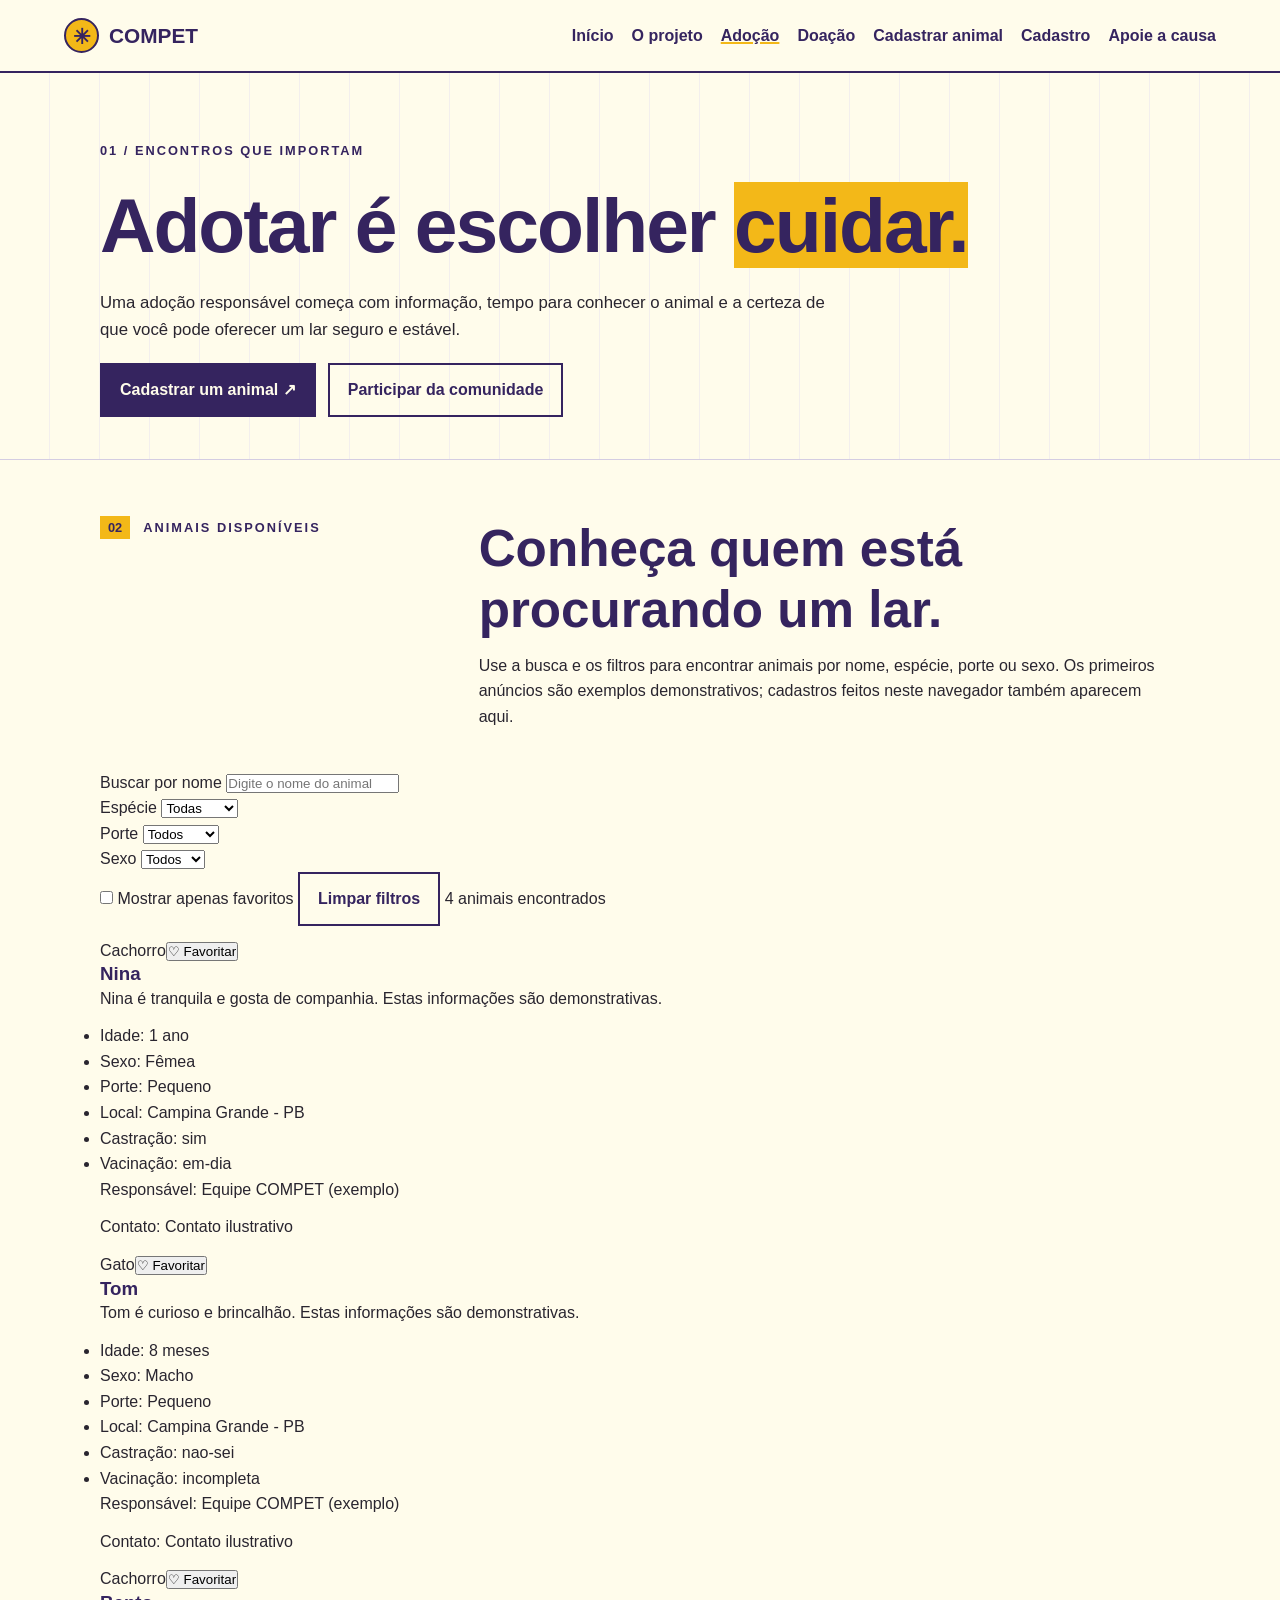
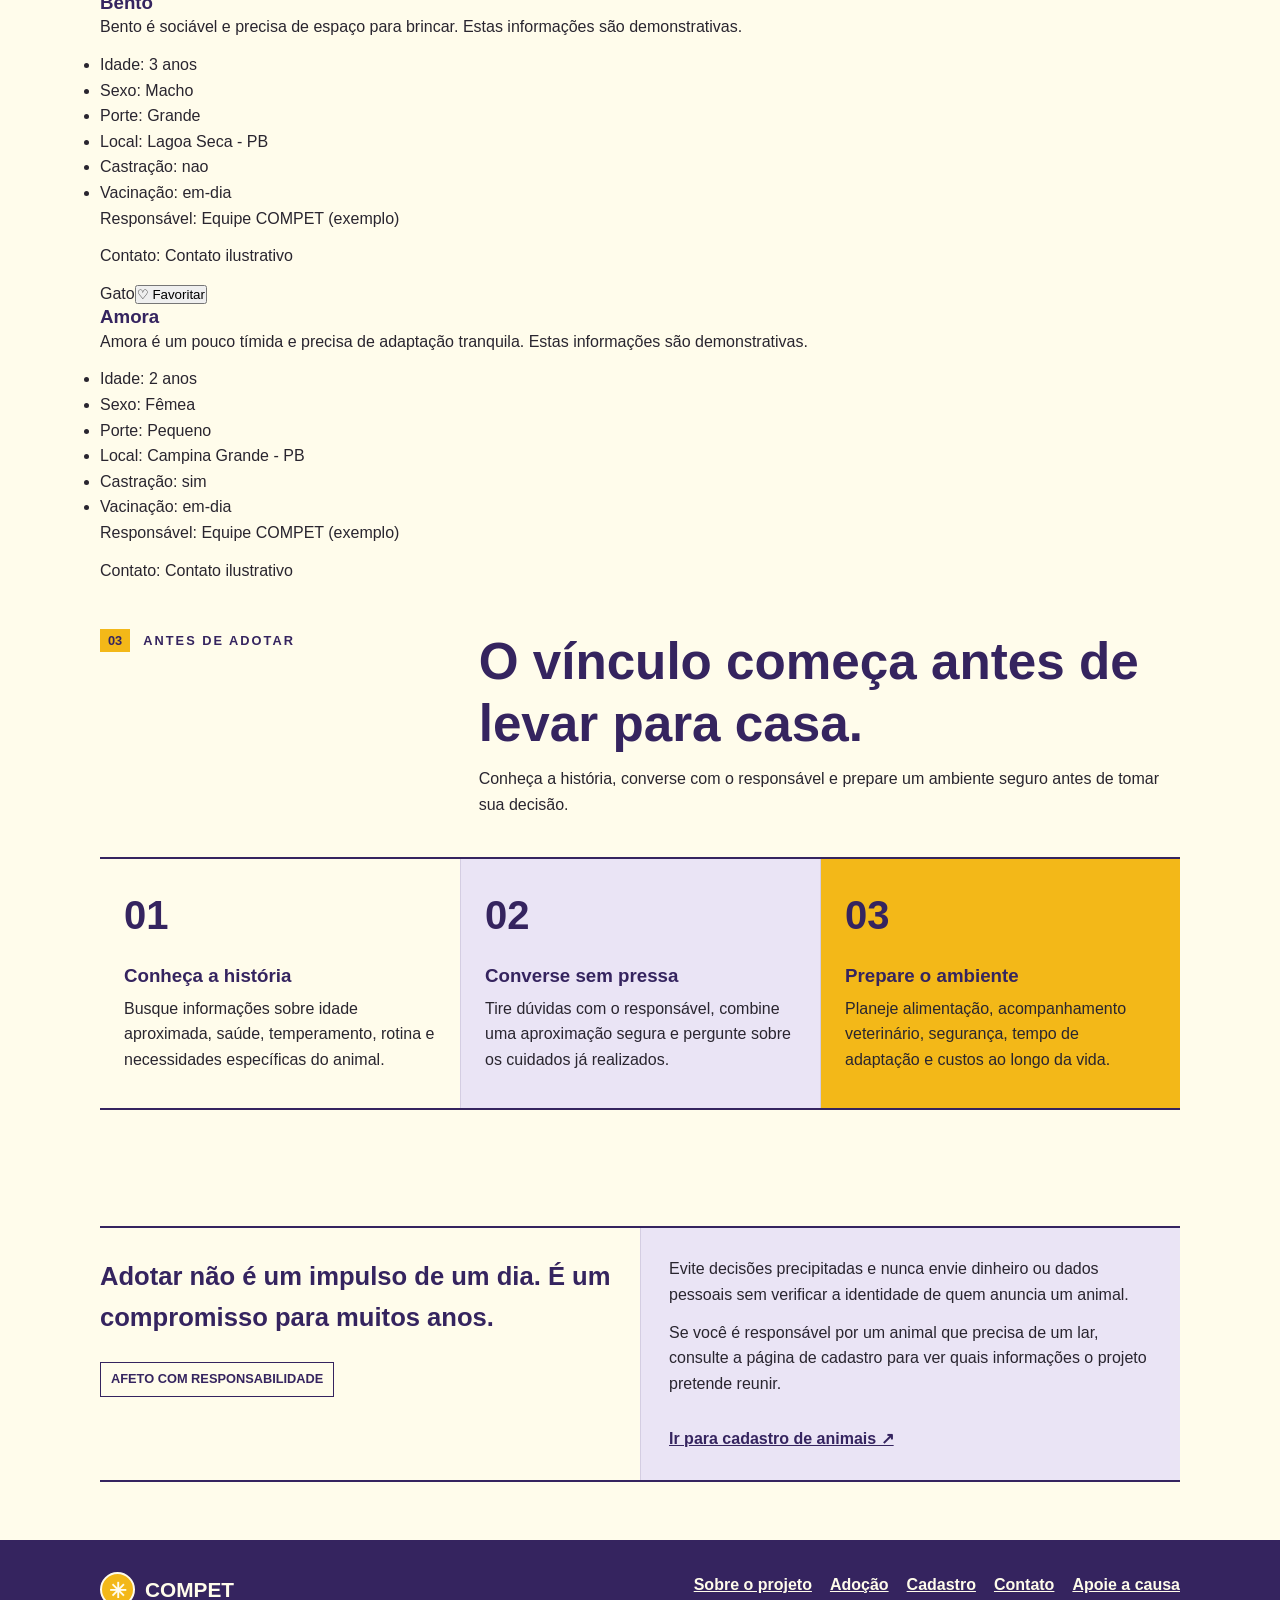
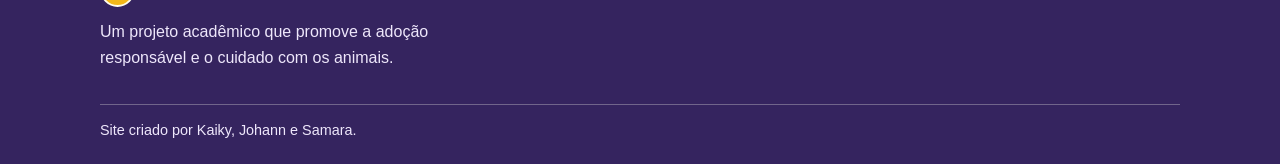
==== commit b81fb87e: "Adiciona busca, filtros e listagem de animais" ====
--- a/paginas/adocao.html
+++ b/paginas/adocao.html
@@ -75,18 +75,66 @@
             <section class="sp-section sp-wrap">
                 <div class="sp-heading">
                     <div class="sp-index">
-                        <span>
-                            02
-                        </span>
+                        <span>02</span>
+                        Animais disponíveis
+                    </div>
+                    <div>
+                        <h2>Conheça quem está procurando um lar.</h2>
+                        <p>Use a busca e os filtros para encontrar animais por nome, espécie, porte ou sexo. Os primeiros anúncios são exemplos demonstrativos; cadastros feitos neste navegador também aparecem aqui.</p>
+                    </div>
+                </div>
+                <div class="adocao-listagem">
+                    <div class="adocao-filtros" aria-label="Filtros de animais">
+                        <div class="campo">
+                            <label for="buscaAnimal">Buscar por nome</label>
+                            <input type="search" id="buscaAnimal" placeholder="Digite o nome do animal">
+                        </div>
+                        <div class="campo">
+                            <label for="filtroEspecie">Espécie</label>
+                            <select id="filtroEspecie">
+                                <option value="">Todas</option>
+                                <option value="cachorro">Cachorro</option>
+                                <option value="gato">Gato</option>
+                                <option value="outro">Outro</option>
+                            </select>
+                        </div>
+                        <div class="campo">
+                            <label for="filtroPorte">Porte</label>
+                            <select id="filtroPorte">
+                                <option value="">Todos</option>
+                                <option value="pequeno">Pequeno</option>
+                                <option value="medio">Médio</option>
+                                <option value="grande">Grande</option>
+                            </select>
+                        </div>
+                        <div class="campo">
+                            <label for="filtroSexo">Sexo</label>
+                            <select id="filtroSexo">
+                                <option value="">Todos</option>
+                                <option value="macho">Macho</option>
+                                <option value="femea">Fêmea</option>
+                            </select>
+                        </div>
+                    </div>
+                    <div class="filtros-acoes">
+                        <label class="favoritos-filtro" for="somenteFavoritos">
+                            <input type="checkbox" id="somenteFavoritos">
+                            Mostrar apenas favoritos
+                        </label>
+                        <button class="botao secundario" type="button" id="limparFiltros">Limpar filtros</button>
+                        <span id="quantidadeAnimais" aria-live="polite"></span>
+                    </div>
+                    <p id="mensagemLista" class="mensagem-lista" role="status" aria-live="polite"></p>
+                    <div id="listaAnimais" class="lista-animais"></div>
+                </div>
+                <div class="sp-heading" style="margin-top: 48px;">
+                    <div class="sp-index">
+                        <span>03</span>
                         Antes de adotar
                     </div>
                     <div>
-                        <h2>
-                            O vínculo começa antes de levar para casa.
-                        </h2>
-                        <p>
-                            A listagem de animais ainda não está publicada nesta versão. Enquanto a área de divulgação não estiver conectada, use estas orientações para se preparar e procure organizações de proteção animal confiáveis na sua região.
-                        </p>
+                        <h2>O vínculo começa antes de levar para casa.</h2>
+                        <p>Conheça a história, converse com o responsável e prepare um ambiente seguro antes de tomar sua decisão.</p>
                     </div>
                 </div>
                 <div class="sp-grid">
@@ -188,7 +236,6 @@
                 </div>
             </div>
         </footer>
-        <script src="../js/formularios.js">
-        </script>
+            <script src="../js/script.js"></script>
     </body>
 </html>
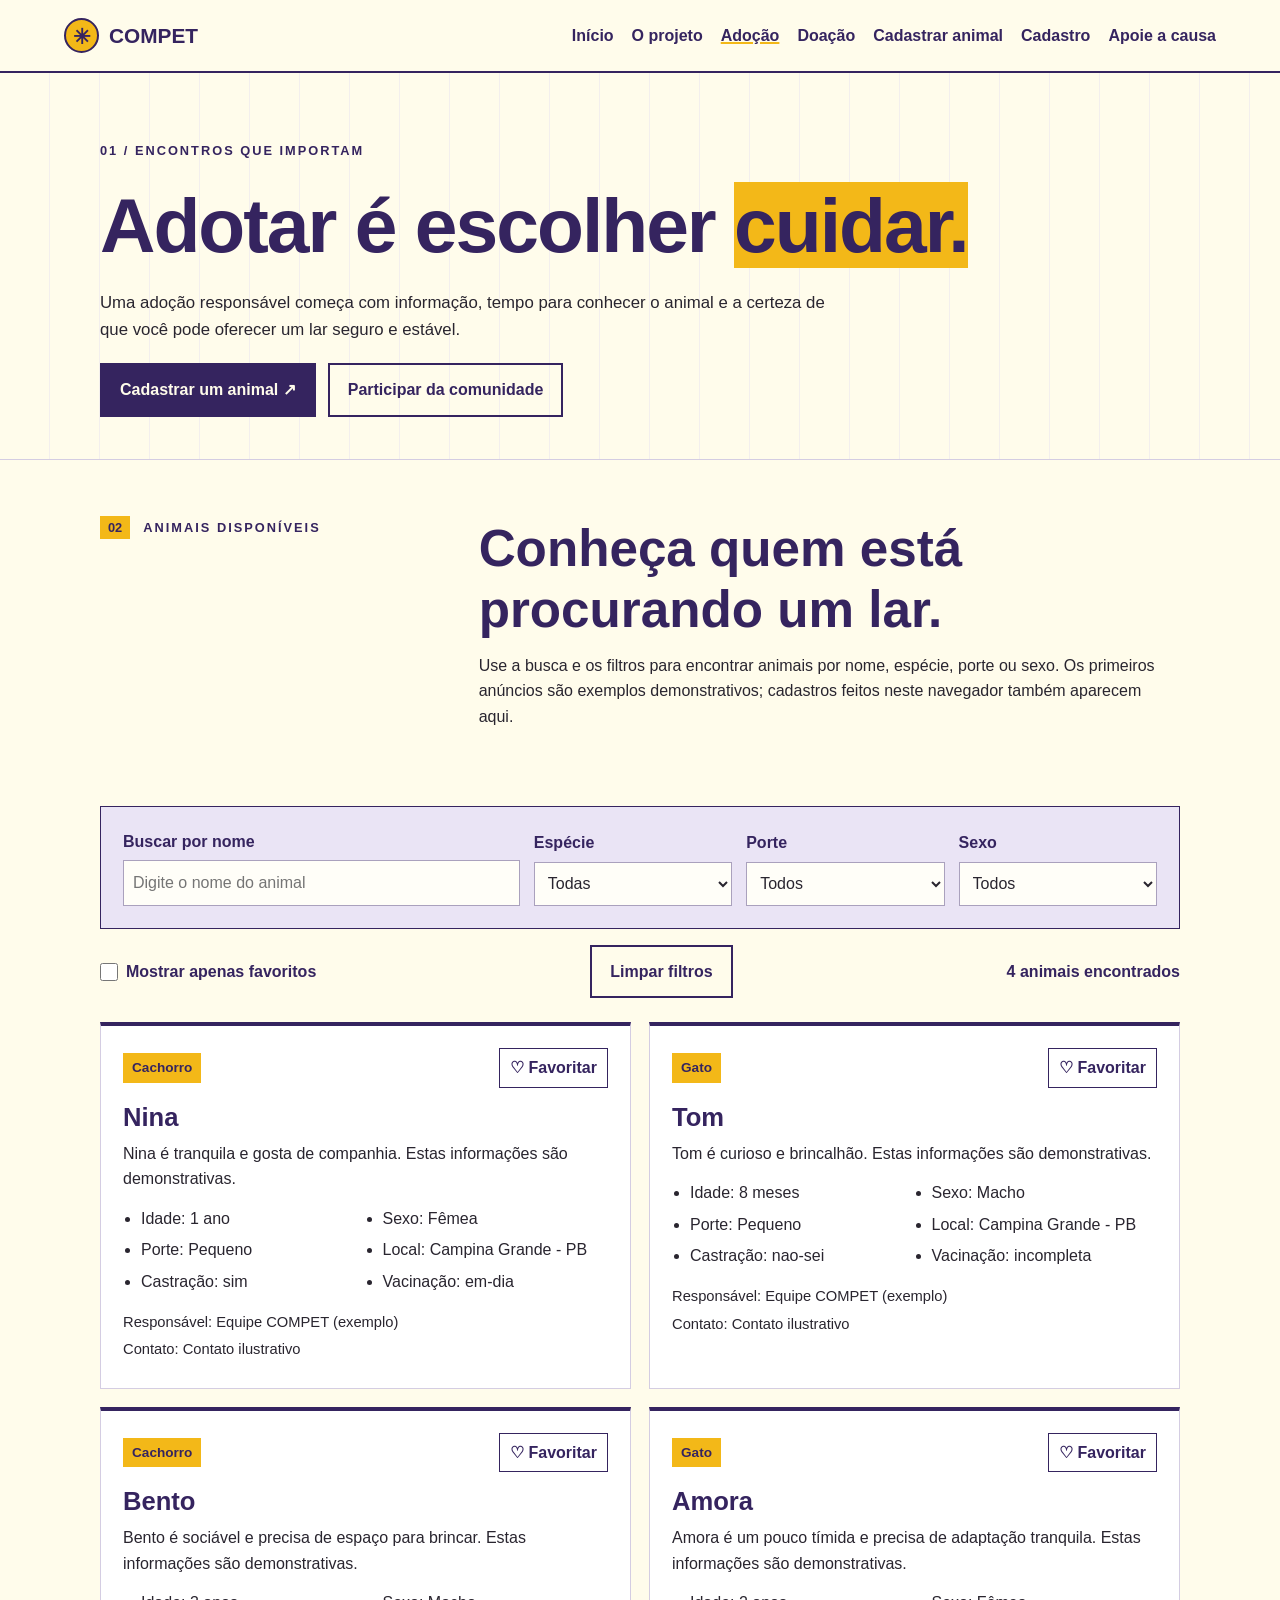
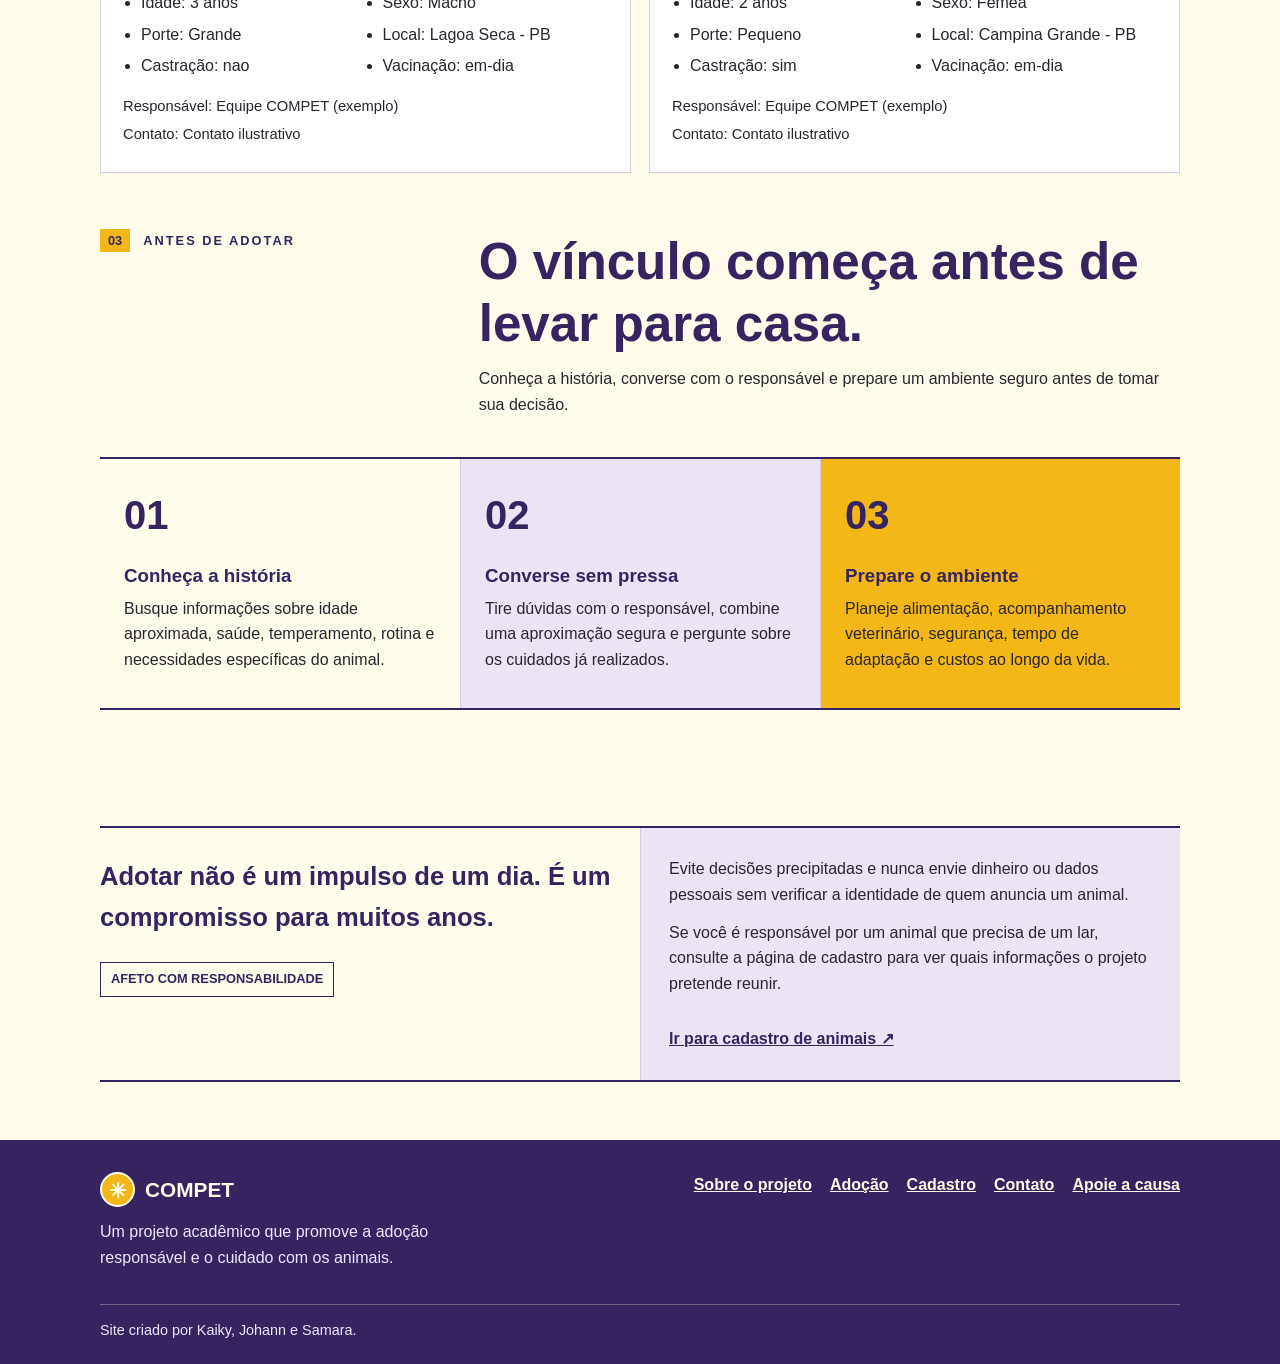
==== commit 6f01d954: "Move ajuste visual da adoção para o CSS externo" ====
--- a/paginas/adocao.html
+++ b/paginas/adocao.html
@@ -127,7 +127,7 @@
                     <p id="mensagemLista" class="mensagem-lista" role="status" aria-live="polite"></p>
                     <div id="listaAnimais" class="lista-animais"></div>
                 </div>
-                <div class="sp-heading" style="margin-top: 48px;">
+                <div class="sp-heading adocao-subheading">
                     <div class="sp-index">
                         <span>03</span>
                         Antes de adotar
--- a/css/style.css
+++ b/css/style.css
@@ -339,3 +339,126 @@
     .sp-button, .botao { text-align: center; }
     .sp-form .largo { grid-column: auto; }
 }
+
+
+/* 7. Listagem dinâmica de animais */
+.adocao-listagem {
+    padding: 12px 0 58px;
+}
+.adocao-filtros {
+    display: grid;
+    grid-template-columns: 2fr repeat(3, 1fr);
+    gap: 14px;
+    align-items: end;
+    margin: 24px 0 16px;
+    padding: 22px;
+    background: var(--lilas);
+    border: 1px solid var(--roxo);
+}
+.adocao-filtros .campo {
+    display: flex;
+    flex-direction: column;
+    gap: 6px;
+}
+.adocao-filtros label {
+    color: var(--roxo);
+    font-weight: bold;
+}
+.adocao-filtros input,
+.adocao-filtros select {
+    width: 100%;
+    min-height: 44px;
+    padding: 9px;
+    border: 1px solid #aaa1bd;
+    background: #fffef8;
+    color: var(--texto);
+    font: inherit;
+}
+.filtros-acoes {
+    display: flex;
+    align-items: center;
+    justify-content: space-between;
+    flex-wrap: wrap;
+    gap: 14px;
+    margin: 14px 0 24px;
+}
+.favoritos-filtro {
+    display: flex;
+    align-items: center;
+    gap: 8px;
+    color: var(--roxo);
+    font-weight: bold;
+}
+.favoritos-filtro input {
+    width: 18px;
+    height: 18px;
+    accent-color: var(--roxo);
+}
+#quantidadeAnimais {
+    color: var(--roxo);
+    font-weight: bold;
+}
+.lista-animais {
+    display: grid;
+    grid-template-columns: repeat(2, minmax(0, 1fr));
+    gap: 18px;
+}
+.animal-card {
+    min-width: 0;
+    padding: 22px;
+    background: #fff;
+    border: 1px solid var(--linha);
+    border-top: 4px solid var(--roxo);
+}
+.animal-card-topo {
+    display: flex;
+    align-items: center;
+    justify-content: space-between;
+    gap: 12px;
+    margin-bottom: 14px;
+}
+.animal-etiqueta {
+    padding: 4px 9px;
+    background: var(--amarelo);
+    color: var(--roxo);
+    font-size: .85rem;
+    font-weight: bold;
+}
+.animal-favorito {
+    padding: 6px 10px;
+    border: 1px solid var(--roxo);
+    background: transparent;
+    color: var(--roxo);
+    font: inherit;
+    font-weight: bold;
+    cursor: pointer;
+}
+.animal-favorito[aria-pressed="true"] {
+    background: var(--roxo);
+    color: white;
+}
+.animal-nome { margin-bottom: 8px; font-size: 1.6rem; }
+.animal-resumo { margin-bottom: 14px; }
+.animal-detalhes {
+    display: grid;
+    grid-template-columns: 1fr 1fr;
+    gap: 6px 16px;
+    margin: 0 0 16px;
+    padding-left: 18px;
+}
+.animal-responsavel, .animal-contato {
+    margin-bottom: 4px;
+    font-size: .92rem;
+}
+.mensagem-lista {
+    margin: 16px 0;
+    color: var(--roxo);
+    font-weight: bold;
+}
+@media (max-width: 750px) {
+    .adocao-filtros { grid-template-columns: 1fr 1fr; }
+}
+@media (max-width: 560px) {
+    .adocao-filtros, .lista-animais, .animal-detalhes { grid-template-columns: 1fr; }
+    .animal-card { padding: 18px; }
+}
